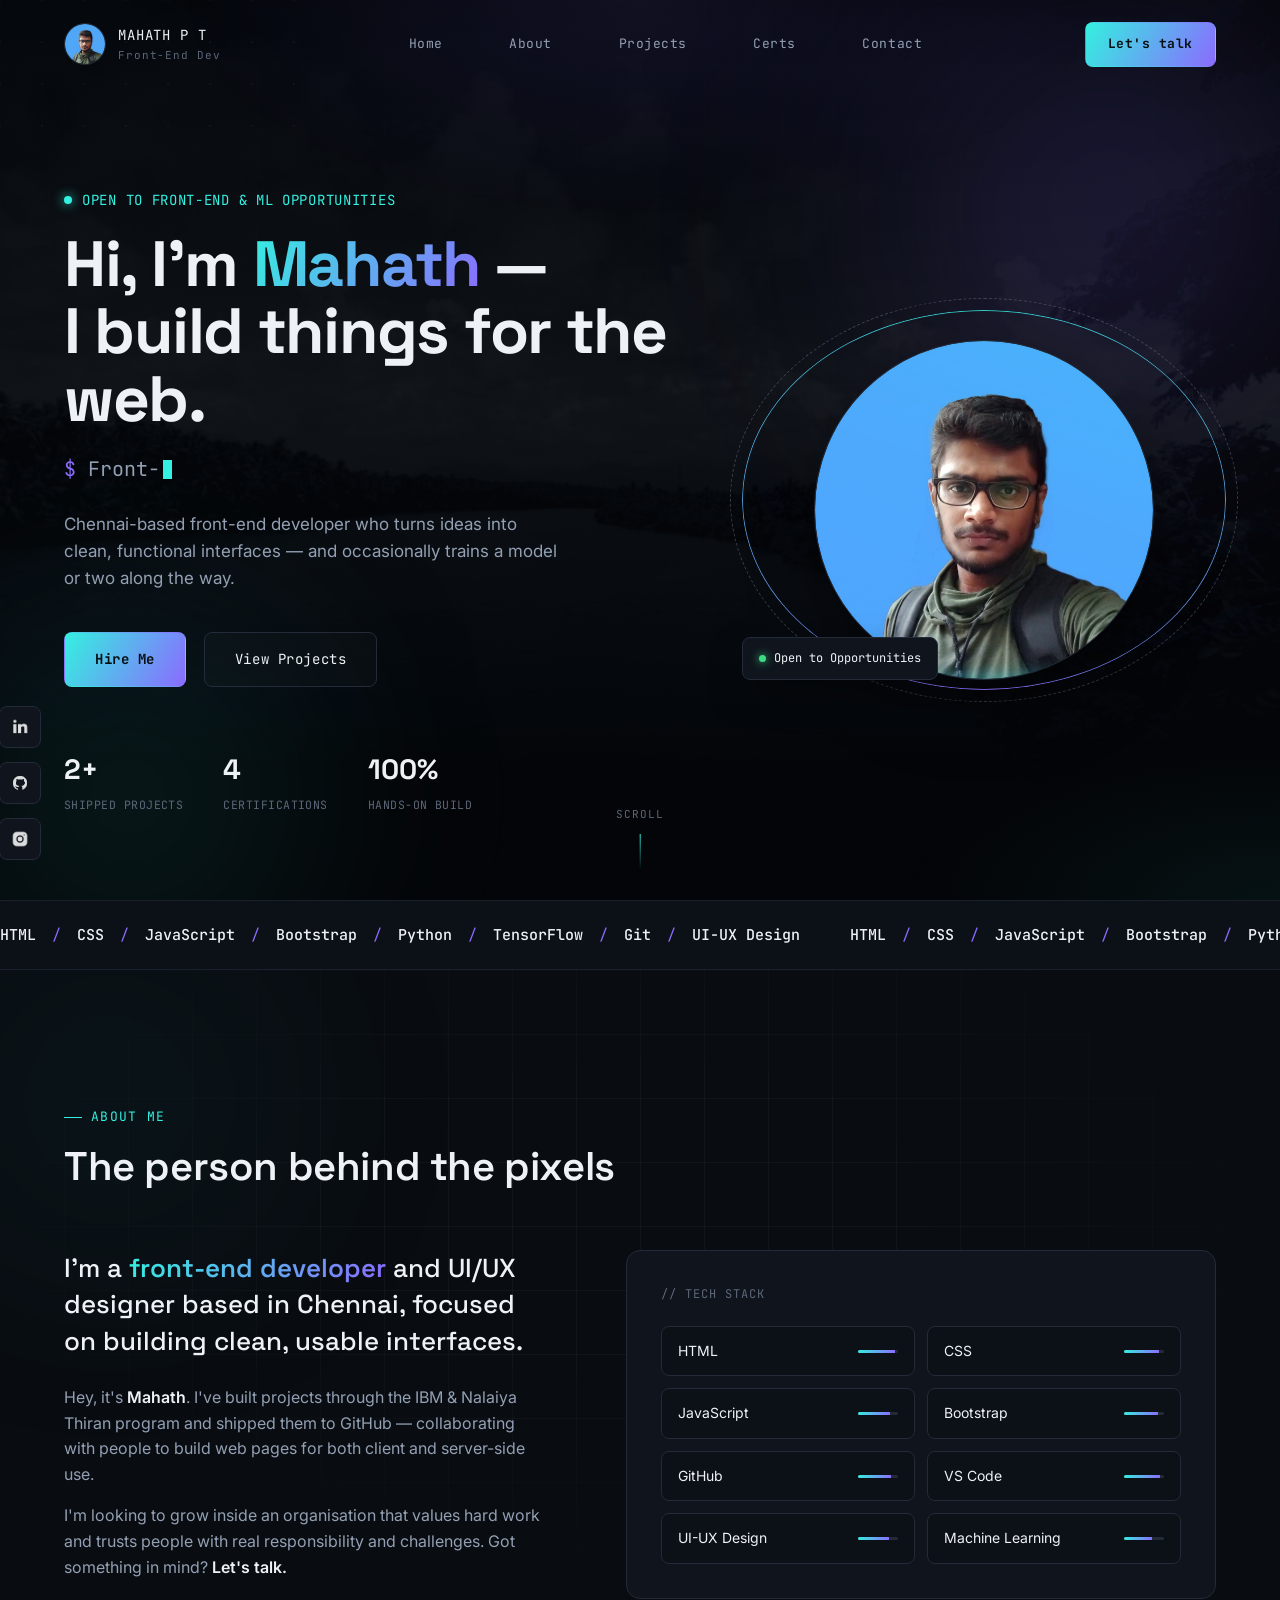
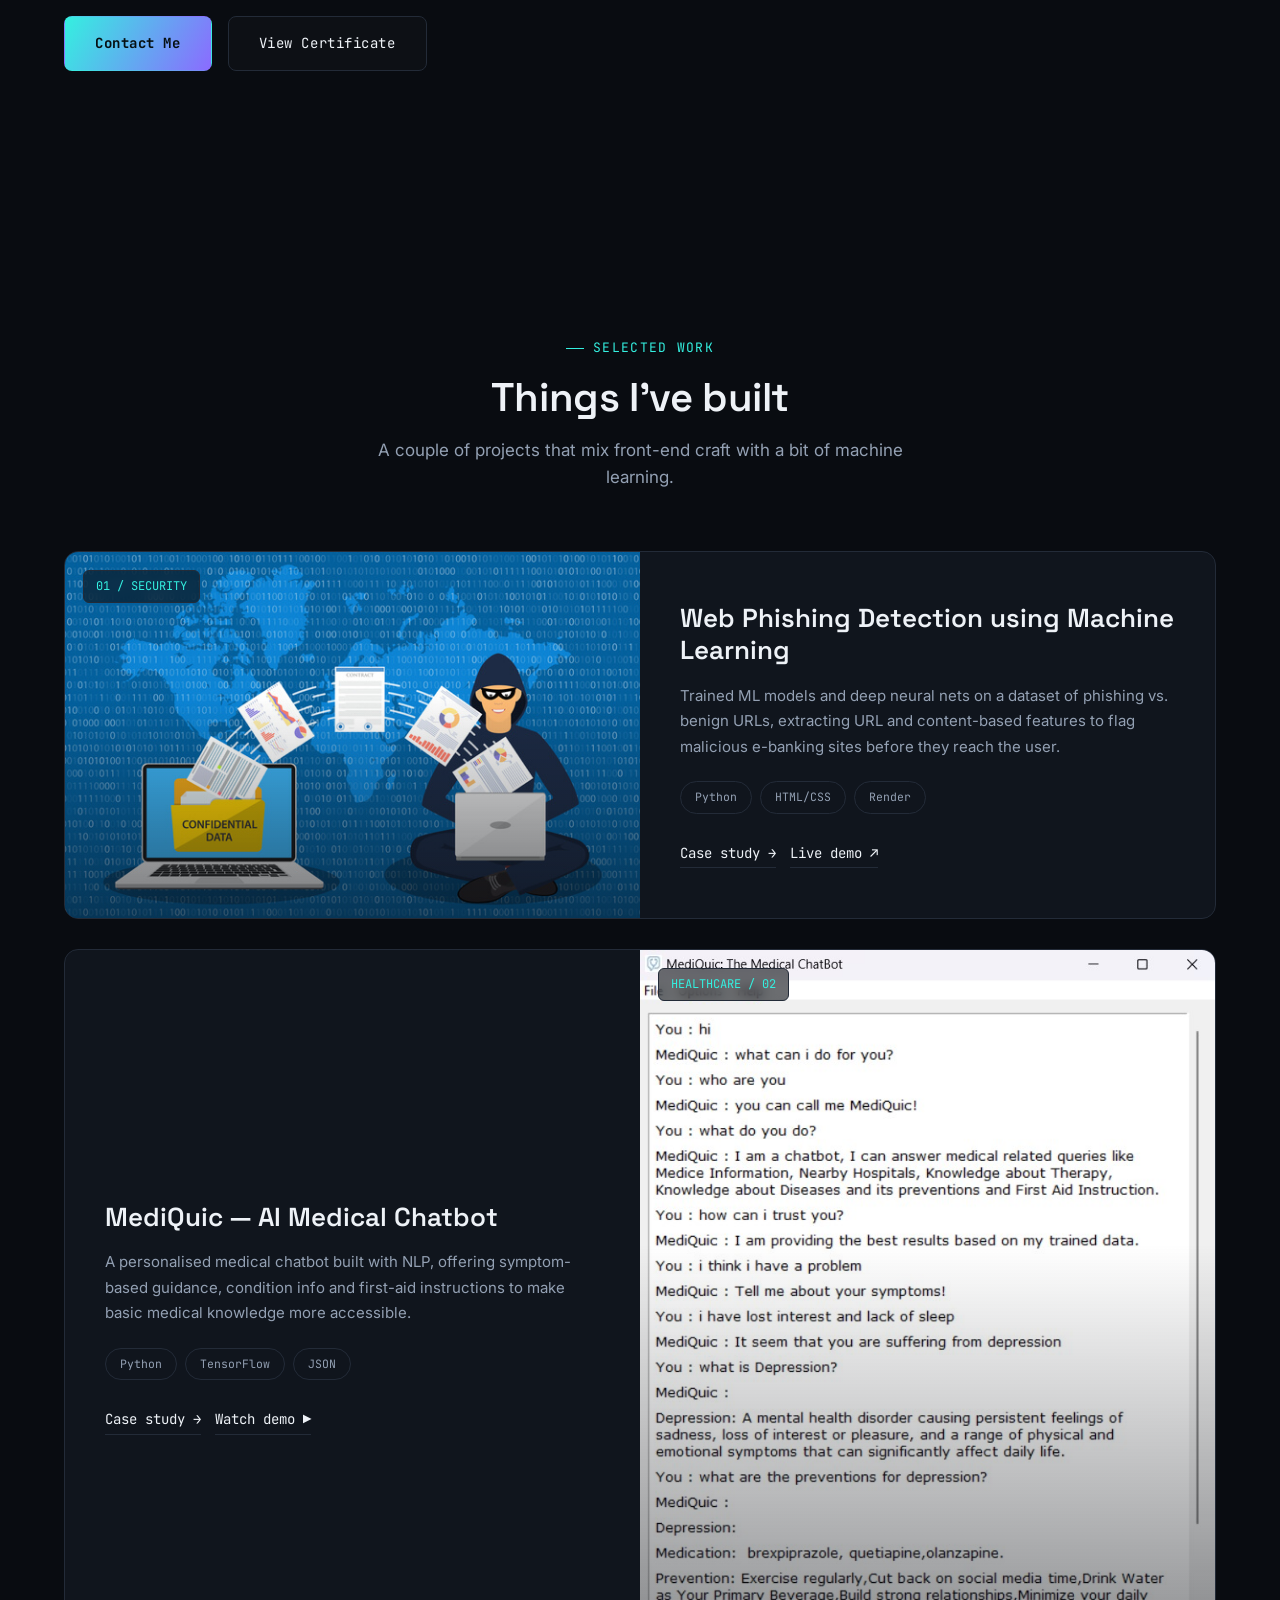
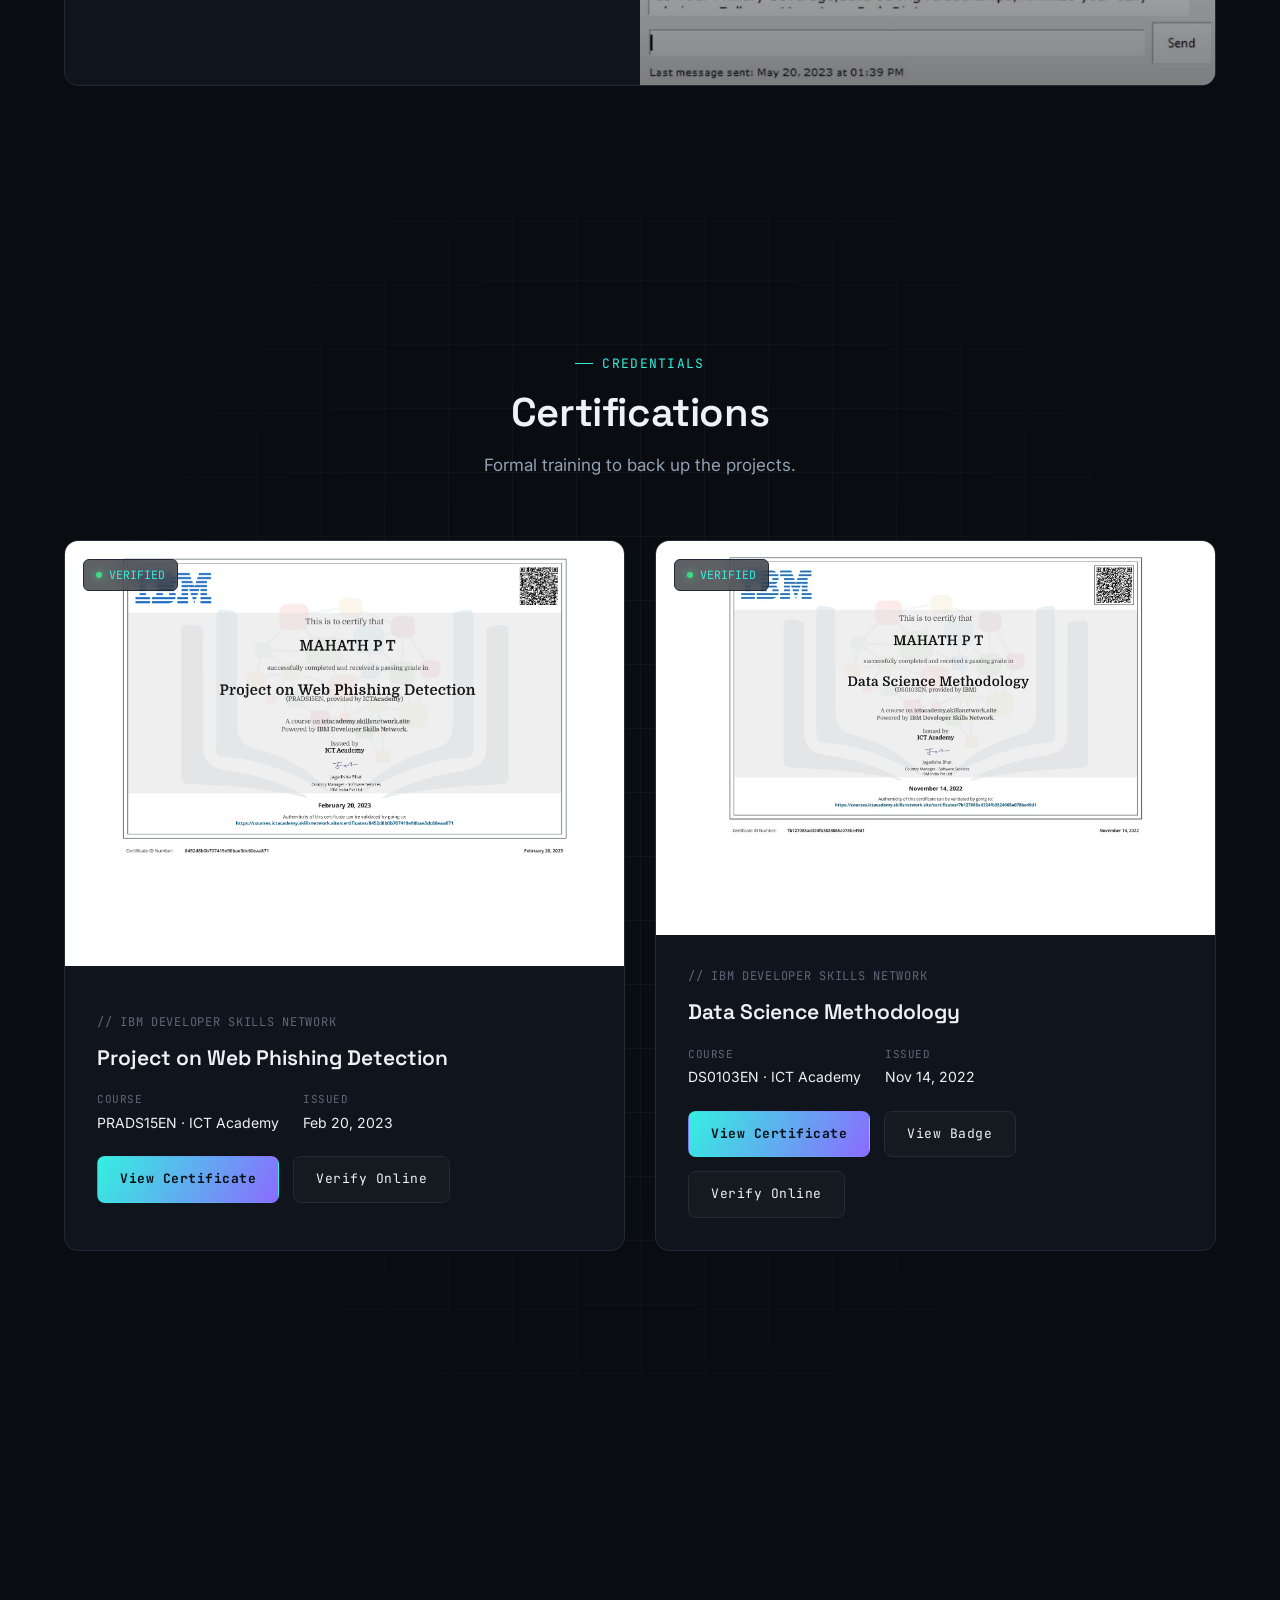
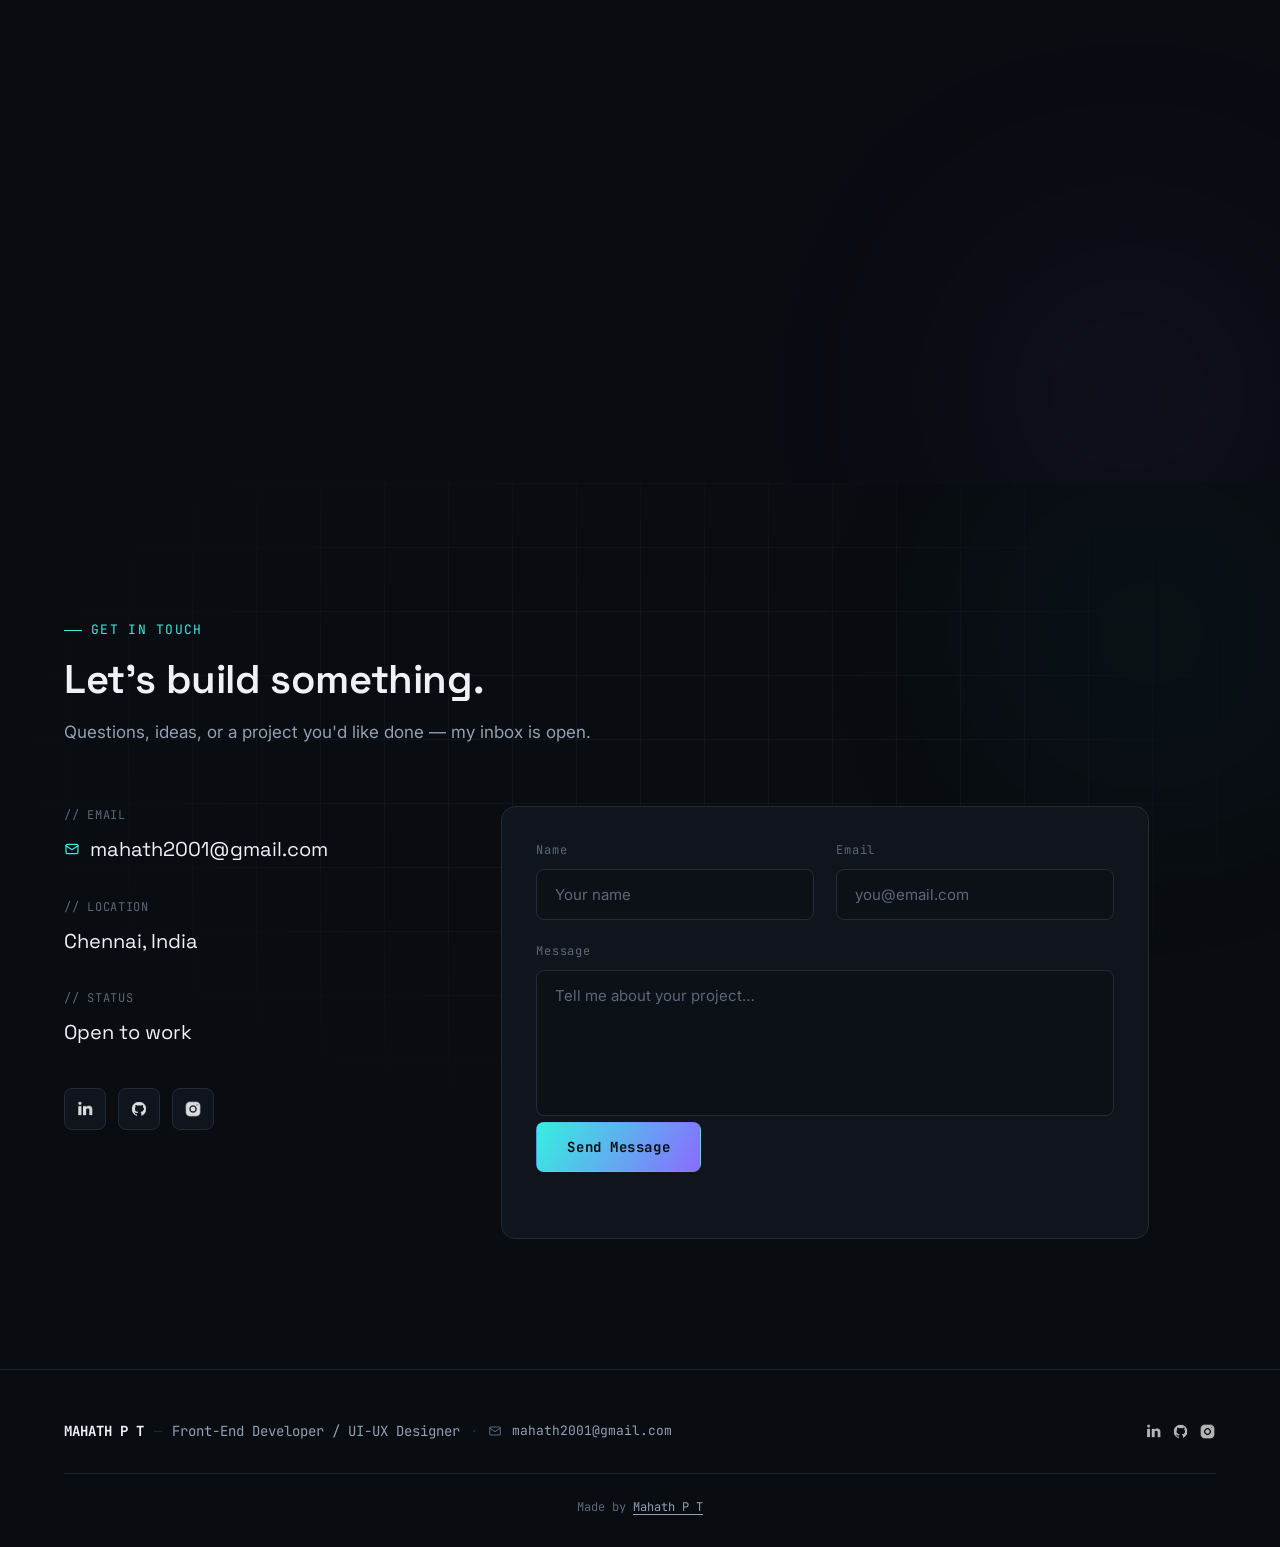
==== index.html @ 9715d836 "Add files via upload" ====
<!DOCTYPE html>
<html lang="en">
<head>
  <meta charset="UTF-8" />
  <meta name="viewport" content="width=device-width, initial-scale=1.0" />
  <meta http-equiv="X-UA-Compatible" content="ie=edge" />
  <title>Mahath P T — Front-End Developer &amp; UI/UX Designer</title>
  <meta name="description" content="Portfolio of Mahath P T — Front-end developer, UI/UX designer and ML enthusiast based in Chennai." />
  <link rel="shortcut icon" href="assets/img/dp_circle.png" type="image/x-icon" />

  <link rel="stylesheet" href="css/style.css" />
  <link rel="preconnect" href="https://fonts.googleapis.com" />
  <link rel="preconnect" href="https://fonts.gstatic.com" crossorigin />
  <link href="https://fonts.googleapis.com/css2?family=Space+Grotesk:wght@500;600;700&family=Inter:wght@400;500;600&family=JetBrains+Mono:wght@400;500&display=swap" rel="stylesheet" />
</head>
<body>
  <div id="preloader">
    <div class="preloader__mark"><span class="grad-text">MPT</span></div>
    <div class="preloader__line">$ <span class="preloader__line-text">booting interface</span><span class="cursor"></span></div>
    <div class="preloader__bar"><div class="preloader__bar-fill"></div></div>
  </div>
  <div id="scrollProgress"></div>
  <noscript><style>#preloader{display:none!important}.hero__kicker,.hero__title,.hero__role,.hero__desc,.hero__cta,.hero__stats,.hero__portrait-wrap{opacity:1!important;transform:none!important}</style></noscript>

  <!-- ============ HEADER ============ -->
  <header class="header">
    <div class="container header__content">
      <div class="logo" data-home>
        <div class="logo__mark"><img src="assets/img/dp_circle.png" alt="Mahath P T" /></div>
        <div class="logo__text">MAHATH P T <small>Front-End Dev</small></div>
      </div>
      <nav class="nav__links">
        <a href="#home" class="nav__link">Home</a>
        <a href="#about" class="nav__link">About</a>
        <a href="#projects" class="nav__link">Projects</a>
        <a href="#certifications" class="nav__link">Certs</a>
        <a href="#contact" class="nav__link">Contact</a>
      </nav>
      <div class="nav__cta">
        <a href="#contact" class="btn btn--solid btn--sm">Let's talk</a>
        <button class="ham" aria-label="Menu"><span class="ham__bar"></span></button>
      </div>
    </div>
  </header>

  <div class="mobile-menu">
    <a href="#home">Home</a>
    <a href="#about">About</a>
    <a href="#projects">Projects</a>
    <a href="#certifications">Certs</a>
    <a href="#contact">Contact</a>
  </div>

  <!-- ============ HERO ============ -->
  <section class="hero" id="home">
    <div class="hero__texture"></div>
    <canvas class="hero__grid-canvas"></canvas>
    <div class="hero__glow"></div>
    <div class="hero__glow hero__glow--cyan"></div>

    <div class="hero__socials">
      <a href="https://www.linkedin.com/in/mahath-p-t-b9b1a9236" target="_blank" rel="noreferrer" class="hero__social"><img src="assets/img/linkedin-ico.png" alt="LinkedIn" /></a>
      <a href="https://github.com/MAHATH2001" target="_blank" rel="noreferrer" class="hero__social"><img src="assets/img/github-ico.png" alt="GitHub" /></a>
      <a href="https://instagram.com/mahath.pt/" target="_blank" rel="noreferrer" class="hero__social"><img src="assets/img/insta-ico.png" alt="Instagram" /></a>
    </div>

    <div class="container">
      <div class="hero__inner">
        <div class="hero__text">
          <div class="hero__kicker"><span class="dot"></span>OPEN TO FRONT-END &amp; ML OPPORTUNITIES</div>
          <h1 class="hero__title">Hi, I'm <span class="grad-text">Mahath</span> —<br />I build things for the web.</h1>
          <div class="hero__role" data-typer='["Front-End Developer","UI/UX Designer","Web App Developer","ML Enthusiast"]'>
            <span class="prompt">$</span> <span class="typer-text"></span><span class="cursor"></span>
          </div>
          <p class="hero__desc">Chennai-based front-end developer who turns ideas into clean, functional interfaces — and occasionally trains a model or two along the way.</p>
          <div class="hero__cta">
            <a href="#contact" class="btn btn--solid">Hire Me</a>
            <a href="#projects" class="btn btn--ghost">View Projects</a>
          </div>
          <div class="hero__stats">
            <div>
              <div class="hero__stat-num">2+</div>
              <div class="hero__stat-label">SHIPPED PROJECTS</div>
            </div>
            <div>
              <div class="hero__stat-num">4</div>
              <div class="hero__stat-label">CERTIFICATIONS</div>
            </div>
            <div>
              <div class="hero__stat-num">100%</div>
              <div class="hero__stat-label">HANDS-ON BUILD</div>
            </div>
          </div>
        </div>

        <div class="hero__portrait-wrap">
          <div class="hero__portrait-ring"></div>
          <div class="hero__portrait">
            <img src="assets/img/dp_circle.png" alt="Mahath P T" />
            <div class="hero__scan"></div>
          </div>
          <div class="hero__portrait-frame"></div>
          <div class="hero__tag"><span class="dot"></span>Open to Opportunities</div>
        </div>
      </div>
    </div>

    <div class="scroll-cue"><span>SCROLL</span><span class="scroll-cue__line"></span></div>
  </section>

  <!-- ============ MARQUEE ============ -->
  <div class="marquee">
    <div class="marquee__track">
      <div class="marquee__item"><b>HTML</b><span class="sep">/</span><b>CSS</b><span class="sep">/</span><b>JavaScript</b><span class="sep">/</span><b>Bootstrap</b><span class="sep">/</span><b>Python</b><span class="sep">/</span><b>TensorFlow</b><span class="sep">/</span><b>Git</b><span class="sep">/</span><b>UI-UX Design</b></div>
      <div class="marquee__item"><b>HTML</b><span class="sep">/</span><b>CSS</b><span class="sep">/</span><b>JavaScript</b><span class="sep">/</span><b>Bootstrap</b><span class="sep">/</span><b>Python</b><span class="sep">/</span><b>TensorFlow</b><span class="sep">/</span><b>Git</b><span class="sep">/</span><b>UI-UX Design</b></div>
    </div>
  </div>

  <!-- ============ ABOUT ============ -->
  <section id="about" class="section about section--layered">
    <div class="container">
      <div class="section-head reveal">
        <div class="eyebrow">ABOUT ME</div>
        <h2 class="section-title">The person behind the pixels</h2>
      </div>

      <div class="about__grid">
        <div class="reveal">
          <p class="about__lead">I'm a <span class="grad-text">front-end developer</span> and UI/UX designer based in Chennai, focused on building clean, usable interfaces.</p>
          <p class="about__para">Hey, it's <strong>Mahath</strong>. I've built projects through the IBM &amp; Nalaiya Thiran program and shipped them to GitHub — collaborating with people to build web pages for both client and server-side use.</p>
          <p class="about__para">I'm looking to grow inside an organisation that values hard work and trusts people with real responsibility and challenges. Got something in mind? <strong>Let's talk.</strong></p>
          <div class="about__cta">
            <a href="#contact" class="btn btn--solid">Contact Me</a>
            <a href="assets/docs/IBM_Certificate.pdf" target="_blank" class="btn btn--ghost">View Certificate</a>
          </div>
        </div>

        <div class="panel reveal">
          <span class="panel__label">// TECH STACK</span>
          <div class="skill-grid">
            <div class="skill-chip">HTML<div class="skill-chip__bar" style="--lvl:92%"></div></div>
            <div class="skill-chip">CSS<div class="skill-chip__bar" style="--lvl:88%"></div></div>
            <div class="skill-chip">JavaScript<div class="skill-chip__bar" style="--lvl:80%"></div></div>
            <div class="skill-chip">Bootstrap<div class="skill-chip__bar" style="--lvl:85%"></div></div>
            <div class="skill-chip">GitHub<div class="skill-chip__bar" style="--lvl:82%"></div></div>
            <div class="skill-chip">VS Code<div class="skill-chip__bar" style="--lvl:90%"></div></div>
            <div class="skill-chip">UI-UX Design<div class="skill-chip__bar" style="--lvl:78%"></div></div>
            <div class="skill-chip">Machine Learning<div class="skill-chip__bar" style="--lvl:70%"></div></div>
          </div>
        </div>
      </div>
    </div>
  </section>

  <!-- ============ PROJECTS ============ -->
  <section id="projects" class="section projects">
    <div class="container">
      <div class="section-head section-head--center reveal">
        <div class="eyebrow" style="justify-content:center">SELECTED WORK</div>
        <h2 class="section-title">Things I've built</h2>
        <p class="section-desc">A couple of projects that mix front-end craft with a bit of machine learning.</p>
      </div>

      <div class="project-list">
        <article class="project-card reveal">
          <div class="project-card__media">
            <span class="project-card__idx">01 / SECURITY</span>
            <img src="assets/img/WEB_PHISHING.png" alt="Web Phishing Detection screenshot" loading="lazy" />
          </div>
          <div class="project-card__body">
            <h3 class="project-card__title">Web Phishing Detection using Machine Learning</h3>
            <p class="project-card__desc">Trained ML models and deep neural nets on a dataset of phishing vs. benign URLs, extracting URL and content-based features to flag malicious e-banking sites before they reach the user.</p>
            <div class="project-card__tags">
              <span class="tag">Python</span><span class="tag">HTML/CSS</span><span class="tag">Render</span>
            </div>
            <div class="project-card__links">
              <a href="project-1.html" class="link-arrow">Case study →</a>
              <a href="https://web-phishing-detection-2ryg.onrender.com" target="_blank" rel="noreferrer" class="link-arrow">Live demo ↗</a>
            </div>
          </div>
        </article>

        <article class="project-card reveal">
          <div class="project-card__media">
            <span class="project-card__idx">02 / HEALTHCARE</span>
            <img src="assets/img/MediQuic.png" alt="MediQuic chatbot screenshot" loading="lazy" />
          </div>
          <div class="project-card__body">
            <h3 class="project-card__title">MediQuic — AI Medical Chatbot</h3>
            <p class="project-card__desc">A personalised medical chatbot built with NLP, offering symptom-based guidance, condition info and first-aid instructions to make basic medical knowledge more accessible.</p>
            <div class="project-card__tags">
              <span class="tag">Python</span><span class="tag">TensorFlow</span><span class="tag">JSON</span>
            </div>
            <div class="project-card__links">
              <a href="project-2.html" class="link-arrow">Case study →</a>
              <a href="#" data-video="assets/demo/AI_Chatbot.mp4" class="link-arrow">Watch demo ▶</a>
            </div>
          </div>
        </article>
      </div>
    </div>
  </section>

  <!-- ============ CERTIFICATIONS ============ -->
  <section id="certifications" class="section certifications section--layered">
    <div class="container">
      <div class="section-head section-head--center reveal">
        <div class="eyebrow" style="justify-content:center">CREDENTIALS</div>
        <h2 class="section-title">Certifications</h2>
        <p class="section-desc">Formal training to back up the projects.</p>
      </div>

      <div class="cert-grid">
        <div class="cert-card reveal">
          <div class="cert-card__thumb">
            <span class="cert-card__badge"><span class="dot"></span>VERIFIED</span>
            <img src="assets/img/ibm-cert-thumb.png" alt="IBM certificate — Project on Web Phishing Detection" loading="lazy" />
          </div>
          <div class="cert-card__body">
            <div class="cert-card__issuer">// IBM DEVELOPER SKILLS NETWORK</div>
            <h3 class="cert-card__title">Project on Web Phishing Detection</h3>
            <div class="cert-card__meta">
              <div class="cert-card__meta-item">
                <div class="cert-card__meta-label">COURSE</div>
                <div class="cert-card__meta-value">PRADS15EN · ICT Academy</div>
              </div>
              <div class="cert-card__meta-item">
                <div class="cert-card__meta-label">ISSUED</div>
                <div class="cert-card__meta-value">Feb 20, 2023</div>
              </div>
            </div>
            <div class="cert-card__links">
              <a href="assets/docs/IBM_Certificate.pdf" target="_blank" class="btn btn--solid btn--sm">View Certificate</a>
              <a href="https://courses.ictacademy.skillsnetwork.site/certificates/8452d8b0b707419e90bae3dc60eaa871" target="_blank" rel="noreferrer" class="btn btn--ghost btn--sm">Verify Online</a>
            </div>
          </div>
        </div>

        <div class="cert-card reveal">
          <div class="cert-card__thumb">
            <span class="cert-card__badge"><span class="dot"></span>VERIFIED</span>
            <img src="assets/img/IBM_DataScienceMethodology_Certificate.jpg" alt="IBM certificate — Data Science Methodology" loading="lazy" />
          </div>
          <div class="cert-card__body">
            <div class="cert-card__issuer">// IBM DEVELOPER SKILLS NETWORK</div>
            <h3 class="cert-card__title">Data Science Methodology</h3>
            <div class="cert-card__meta">
              <div class="cert-card__meta-item">
                <div class="cert-card__meta-label">COURSE</div>
                <div class="cert-card__meta-value">DS0103EN · ICT Academy</div>
              </div>
              <div class="cert-card__meta-item">
                <div class="cert-card__meta-label">ISSUED</div>
                <div class="cert-card__meta-value">Nov 14, 2022</div>
              </div>
            </div>
            <div class="cert-card__links">
              <a href="assets/docs/IBM_DataScienceMethodology_Certificate.pdf" target="_blank" class="btn btn--solid btn--sm">View Certificate</a>
              <a href="assets/docs/IBM_DataScience_Badge.pdf" target="_blank" class="btn btn--ghost btn--sm">View Badge</a>
              <a href="https://www.credly.com/go/ffY5mgRT" target="_blank" rel="noreferrer" class="btn btn--ghost btn--sm">Verify Online</a>
            </div>
          </div>
        </div>

        <div class="cert-card reveal">
          <div class="cert-card__thumb">
            <span class="cert-card__badge"><span class="dot"></span>VERIFIED</span>
            <img src="assets/img/GreatLearning_MySQL_Certificate.jpg" alt="Great Learning certificate — My SQL Basics" loading="lazy" />
          </div>
          <div class="cert-card__body">
            <div class="cert-card__issuer">// GREAT LEARNING ACADEMY</div>
            <h3 class="cert-card__title">My SQL Basics</h3>
            <div class="cert-card__meta">
              <div class="cert-card__meta-item">
                <div class="cert-card__meta-label">TYPE</div>
                <div class="cert-card__meta-value">Free Online Course</div>
              </div>
              <div class="cert-card__meta-item">
                <div class="cert-card__meta-label">ISSUED</div>
                <div class="cert-card__meta-value">May 2022</div>
              </div>
            </div>
            <div class="cert-card__links">
              <a href="assets/docs/GreatLearning_MySQL_Certificate.pdf" target="_blank" class="btn btn--solid btn--sm">View Certificate</a>
              <a href="https://verify.mygreatlearning.com/OVZYQKRE" target="_blank" rel="noreferrer" class="btn btn--ghost btn--sm">Verify Online</a>
            </div>
          </div>
        </div>

        <div class="cert-card reveal">
          <div class="cert-card__thumb">
            <span class="cert-card__badge"><span class="dot"></span>VERIFIED</span>
            <img src="assets/img/Udemy_HTML5_Certificate.jpg" alt="Udemy certificate — The HTML5 Course: Basic to Advanced" loading="lazy" />
          </div>
          <div class="cert-card__body">
            <div class="cert-card__issuer">// UDEMY</div>
            <h3 class="cert-card__title">The HTML5 Course: Basic to Advanced</h3>
            <div class="cert-card__meta">
              <div class="cert-card__meta-item">
                <div class="cert-card__meta-label">INSTRUCTOR</div>
                <div class="cert-card__meta-value">Creative Online School</div>
              </div>
              <div class="cert-card__meta-item">
                <div class="cert-card__meta-label">ISSUED</div>
                <div class="cert-card__meta-value">Aug 27, 2025</div>
              </div>
            </div>
            <div class="cert-card__links">
              <a href="assets/docs/Udemy_HTML5_Certificate.pdf" target="_blank" class="btn btn--solid btn--sm">View Certificate</a>
              <a href="https://ude.my/UC-68b1584d-6ff9-465b-adfe-0890169994d5" target="_blank" rel="noreferrer" class="btn btn--ghost btn--sm">Verify Online</a>
            </div>
          </div>
        </div>
      </div>
    </div>
  </section>

  <!-- ============ CONTACT ============ -->
  <section id="contact" class="section contact section--layered">
    <div class="container">
      <div class="section-head reveal">
        <div class="eyebrow">GET IN TOUCH</div>
        <h2 class="section-title">Let's build something.</h2>
        <p class="section-desc">Questions, ideas, or a project you'd like done — my inbox is open.</p>
      </div>

      <div class="contact__grid">
        <div class="reveal">
          <div class="contact__info-item">
            <div class="contact__info-label">// EMAIL</div>
            <div class="contact__info-value">
              <a href="mailto:mahath2001@gmail.com" class="mail-link">
                <span class="icon"><svg viewBox="0 0 24 24"><rect x="3" y="5" width="18" height="14" rx="2"></rect><path d="M3 7l9 6 9-6"></path></svg></span>
                mahath2001@gmail.com
              </a>
            </div>
          </div>
          <div class="contact__info-item">
            <div class="contact__info-label">// LOCATION</div>
            <div class="contact__info-value">Chennai, India</div>
          </div>
          <div class="contact__info-item">
            <div class="contact__info-label">// STATUS</div>
            <div class="contact__info-value">Open to work</div>
          </div>
          <div class="contact__socials">
            <a href="https://www.linkedin.com/in/mahath-p-t-b9b1a9236" target="_blank" rel="noreferrer" class="hero__social"><img src="assets/img/linkedin-ico.png" alt="LinkedIn" style="width:1.8rem;opacity:.85" /></a>
            <a href="https://github.com/MAHATH2001" target="_blank" rel="noreferrer" class="hero__social"><img src="assets/img/github-ico.png" alt="GitHub" style="width:1.8rem;opacity:.85" /></a>
            <a href="https://instagram.com/mahath.pt/" target="_blank" rel="noreferrer" class="hero__social"><img src="assets/img/insta-ico.png" alt="Instagram" style="width:1.8rem;opacity:.85" /></a>
          </div>
        </div>

        <form class="contact__form panel reveal" id="contactForm">
          <input type="hidden" name="access_key" value="1fa68bb3-ba88-42b3-aff7-f8dfa04a5d09" />
          <input type="hidden" name="subject" value="New portfolio inquiry — someone wants to hire you!" />
          <input type="checkbox" name="botcheck" class="hp-field" tabindex="-1" autocomplete="off" />
          <div class="form-grid">
            <div class="field">
              <label for="name">Name</label>
              <input required placeholder="Your name" type="text" name="name" id="name" />
            </div>
            <div class="field">
              <label for="email">Email</label>
              <input required placeholder="you@email.com" type="email" name="email" id="email" />
            </div>
            <div class="field field--full">
              <label for="message">Message</label>
              <textarea required rows="6" placeholder="Tell me about your project…" name="message" id="message"></textarea>
            </div>
          </div>
          <button type="submit" class="btn btn--solid" id="contactSubmitBtn">Send Message</button>
          <p class="form-status" id="contactFormStatus"></p>
        </form>
      </div>
    </div>
  </section>


  <!-- ============ FOOTER ============ -->
  <footer class="footer">
    <div class="container">
      <div class="footer__row">
        <div class="footer__brand">
          <b>MAHATH P T</b> <span class="footer__brand-sep">—</span> Front-End Developer / UI-UX Designer
          <span class="footer__brand-sep">·</span>
          <a href="mailto:mahath2001@gmail.com" class="mail-link">
            <span class="icon"><svg viewBox="0 0 24 24"><rect x="3" y="5" width="18" height="14" rx="2"></rect><path d="M3 7l9 6 9-6"></path></svg></span>
            mahath2001@gmail.com
          </a>
        </div>
        <div class="footer__socials">
          <a href="https://www.linkedin.com/in/mahath-p-t-b9b1a9236" target="_blank" rel="noreferrer"><img src="assets/img/linkedin-ico.png" alt="LinkedIn" /></a>
          <a href="https://github.com/MAHATH2001" target="_blank" rel="noreferrer"><img src="assets/img/github-ico.png" alt="GitHub" /></a>
          <a href="https://instagram.com/mahath.pt/" target="_blank" rel="noreferrer"><img src="assets/img/insta-ico.png" alt="Instagram" /></a>
        </div>
      </div>
      <div class="footer__bottom">
        Made by <a href="https://www.linkedin.com/in/mahath-p-t-b9b1a9236" target="_blank" rel="noreferrer">Mahath P T</a>
      </div>
    </div>
  </footer>

  <!-- video modal -->
  <div class="video-modal">
    <div class="video-modal__box">
      <button class="video-modal__close" aria-label="Close">×</button>
      <video controls>
        <source src="" type="video/mp4" />
      </video>
    </div>
  </div>

  <script src="js/script.js"></script>
</body>
</html>
---- css/style.css ----
/* =========================================================
   MAHATH P T — Portfolio
   Design: dark / techy — "signal in the noise"
   Display: Space Grotesk | Body: Inter | Mono: JetBrains Mono
   ========================================================= */

:root {
  --bg: #090c11;
  --bg-soft: #0c1017;
  --surface: #10151d;
  --surface-2: #151b25;
  --border: #232b38;
  --border-soft: #1a212c;

  --text: #eef2f7;
  --text-dim: #93a0b3;
  --text-faint: #5c6779;

  --cyan: #34f0e0;
  --violet: #8b6bff;
  --coral: #ff5d73;

  --grad: linear-gradient(120deg, var(--cyan), var(--violet));
  --grad-soft: linear-gradient(120deg, rgba(52,240,224,.14), rgba(139,107,255,.14));

  --mono: "JetBrains Mono", ui-monospace, monospace;
  --display: "Space Grotesk", "Inter", sans-serif;
  --body: "Inter", sans-serif;

  --radius: 14px;
  --radius-sm: 8px;
  --ease: cubic-bezier(.22,1,.36,1);
}

* , *::before, *::after { margin: 0; padding: 0; box-sizing: border-box; }

html { font-size: 62.5%; scroll-behavior: smooth; overflow-x: hidden; }
@media (max-width: 900px) { html { font-size: 59%; } }
@media (max-width: 600px) { html { font-size: 56%; } }

body {
  background: var(--bg);
  color: var(--text);
  font-family: var(--body);
  font-size: 1.6rem;
  line-height: 1.6;
  position: relative;
}

/* faint grain / vignette so the black isn't dead flat */
body::before {
  content: "";
  position: fixed;
  inset: 0;
  pointer-events: none;
  z-index: 1;
  background:
    radial-gradient(ellipse 60% 40% at 50% 0%, rgba(139,107,255,.10), transparent 60%),
    radial-gradient(ellipse 50% 30% at 100% 100%, rgba(52,240,224,.06), transparent 60%);
}

/* fine film-grain layer, sits above everything, never blocks clicks */
body::after {
  content: "";
  position: fixed;
  inset: 0;
  pointer-events: none;
  z-index: 999;
  opacity: .05;
  mix-blend-mode: overlay;
  background-image: url("data:image/svg+xml;utf8,<svg xmlns='http://www.w3.org/2000/svg' width='140' height='140'><filter id='n'><feTurbulence type='fractalNoise' baseFrequency='0.9' numOctaves='2' stitchTiles='stitch'/></filter><rect width='100%25' height='100%25' filter='url(%23n)'/></svg>");
}

/* faint blueprint grid + grain layered across the whole page for depth */
body::after {
  content: "";
  position: fixed;
  inset: 0;
  pointer-events: none;
  z-index: 1;
  opacity: .5;
  background-image:
    linear-gradient(rgba(255,255,255,.025) 1px, transparent 1px),
    linear-gradient(90deg, rgba(255,255,255,.025) 1px, transparent 1px);
  background-size: 64px 64px;
  mask-image: radial-gradient(ellipse 90% 70% at 50% 0%, #000 40%, transparent 85%);
  -webkit-mask-image: radial-gradient(ellipse 90% 70% at 50% 0%, #000 40%, transparent 85%);
}

/* reusable layered glow, dropped into any section via .layer-glow */
.layer-glow { position: absolute; inset: 0; overflow: hidden; z-index: 0; pointer-events: none; }
.layer-glow span {
  position: absolute;
  border-radius: 50%;
  filter: blur(110px);
}
.layer-glow .g1 { width: 46rem; height: 46rem; top: -18rem; left: -12rem; background: radial-gradient(circle, rgba(52,240,224,.16), transparent 65%); }
.layer-glow .g2 { width: 40rem; height: 40rem; bottom: -16rem; right: -10rem; background: radial-gradient(circle, rgba(139,107,255,.18), transparent 65%); }

a { text-decoration: none; color: inherit; }
ul { list-style: none; }
img { max-width: 100%; display: block; }
button { font-family: inherit; border: none; background: none; cursor: pointer; color: inherit; }
input, textarea { font-family: inherit; }
input:focus, textarea:focus, button:focus, a:focus { outline: 2px solid var(--cyan); outline-offset: 3px; }
textarea { resize: none; }

::selection { background: var(--violet); color: #fff; }

/* scrollbar */
::-webkit-scrollbar { width: 10px; }
::-webkit-scrollbar-track { background: var(--bg); }
::-webkit-scrollbar-thumb { background: var(--border); border-radius: 10px; }
::-webkit-scrollbar-thumb:hover { background: var(--violet); }

@media (prefers-reduced-motion: reduce) {
  *, *::before, *::after { animation-duration: .001ms !important; animation-iteration-count: 1 !important; transition-duration: .001ms !important; scroll-behavior: auto !important; }
}

.container { max-width: 124rem; margin: 0 auto; width: 90%; position: relative; z-index: 2; }
.section { padding: 13rem 0; position: relative; z-index: 2; }
@media (max-width: 900px) { .section { padding: 9rem 0; } }

/* layered ambient backdrop used behind About / Certifications / Contact —
   circuit-line grid + soft glow blobs, all pure CSS so it never fights the content */
.section--layered { overflow: hidden; }
.section--layered::before {
  content: "";
  position: absolute; inset: 0;
  z-index: 0;
  background-image:
    linear-gradient(rgba(255,255,255,.035) 1px, transparent 1px),
    linear-gradient(90deg, rgba(255,255,255,.035) 1px, transparent 1px);
  background-size: 64px 64px;
  -webkit-mask-image: radial-gradient(ellipse 70% 60% at 50% 30%, #000 30%, transparent 75%);
  mask-image: radial-gradient(ellipse 70% 60% at 50% 30%, #000 30%, transparent 75%);
}
.section--layered::after {
  content: "";
  position: absolute; z-index: 0;
  width: 50rem; height: 50rem; border-radius: 50%;
  filter: blur(130px);
  opacity: .5;
}
.section--layered .container { z-index: 2; }

.about.section--layered::after { background: radial-gradient(circle, rgba(52,240,224,.18), transparent 65%); top: -12rem; left: -14rem; }
.certifications.section--layered::after { background: radial-gradient(circle, rgba(139,107,255,.22), transparent 65%); bottom: -16rem; right: -10rem; }
.contact.section--layered::after { background: radial-gradient(circle, rgba(52,240,224,.14), transparent 65%); top: -10rem; right: -12rem; }

/* ---------- eyebrow / section heading ---------- */
.eyebrow {
  display: inline-flex;
  align-items: center;
  gap: .9rem;
  font-family: var(--mono);
  font-size: 1.3rem;
  letter-spacing: .1em;
  color: var(--cyan);
  margin-bottom: 1.6rem;
}
.eyebrow::before {
  content: "";
  width: 1.8rem;
  height: 1px;
  background: var(--cyan);
  display: inline-block;
}

.section-head { max-width: 62rem; margin-bottom: 6rem; }
.section-head--center { margin-left: auto; margin-right: auto; text-align: center; }
.section-title {
  font-family: var(--display);
  font-weight: 600;
  font-size: 4rem;
  letter-spacing: -.01em;
  line-height: 1.15;
}
.section-desc { margin-top: 1.6rem; color: var(--text-dim); font-size: 1.7rem; max-width: 56rem; }
.section-head--center .section-desc { margin-left: auto; margin-right: auto; }

.grad-text {
  background: var(--grad);
  -webkit-background-clip: text;
  background-clip: text;
  color: transparent;
}

/* ---------- buttons ---------- */
.btn {
  display: inline-flex;
  align-items: center;
  gap: 1rem;
  font-family: var(--mono);
  font-size: 1.4rem;
  letter-spacing: .04em;
  padding: 1.5rem 3rem;
  border-radius: var(--radius-sm);
  transition: transform .35s var(--ease), box-shadow .35s var(--ease), border-color .35s var(--ease), color .35s var(--ease);
  border: 1px solid transparent;
  white-space: nowrap;
}
.btn--solid {
  background: var(--grad);
  color: #061012;
  font-weight: 700;
  box-shadow: 0 0 0 0 rgba(52,240,224,0);
}
.btn--solid:hover { transform: translateY(-3px); box-shadow: 0 10px 30px -8px rgba(52,240,224,.45); }
.btn--ghost {
  color: var(--text);
  border-color: var(--border);
  background: rgba(255,255,255,.02);
}
.btn--ghost:hover { border-color: var(--cyan); color: var(--cyan); transform: translateY(-3px); }
.btn--sm { padding: 1.1rem 2.2rem; font-size: 1.3rem; }

/* =========================================================
   HEADER
   ========================================================= */
.header {
  position: fixed;
  top: 0; left: 0;
  width: 100%;
  z-index: 1000;
  padding: 2.2rem 0;
  transition: background .4s var(--ease), padding .4s var(--ease), border-color .4s var(--ease), backdrop-filter .4s var(--ease);
  border-bottom: 1px solid transparent;
}
.header--scrolled {
  padding: 1.4rem 0;
  background: rgba(9,12,17,.78);
  backdrop-filter: blur(14px);
  -webkit-backdrop-filter: blur(14px);
  border-color: var(--border-soft);
}
.header__content { display: flex; align-items: center; justify-content: space-between; }

.logo { display: flex; align-items: center; gap: 1.2rem; cursor: pointer; }
.logo__mark {
  width: 4.2rem; height: 4.2rem;
  border-radius: 50%;
  border: 1px solid var(--border);
  background: var(--surface);
  display: flex; align-items: center; justify-content: center;
  font-family: var(--display);
  font-weight: 700;
  font-size: 1.6rem;
  position: relative;
  overflow: hidden;
}
.logo__mark span { background: var(--grad); -webkit-background-clip: text; background-clip: text; color: transparent; }
.logo__mark img { width: 100%; height: 100%; object-fit: contain; }
.logo__text { font-family: var(--mono); font-size: 1.4rem; letter-spacing: .06em; color: var(--text); }
.logo__text small { display: block; font-size: 1.1rem; color: var(--text-faint); letter-spacing: .08em; }

.nav__links { display: flex; gap: .5rem; }
@media (max-width: 780px) { .nav__links { display: none; } }
.nav__link {
  position: relative;
  padding: 1rem 1.8rem;
  font-family: var(--mono);
  font-size: 1.3rem;
  letter-spacing: .04em;
  color: var(--text-dim);
  transition: color .3s;
}
.nav__link::before { content: "// "; color: var(--cyan); opacity: 0; transition: opacity .25s; }
.nav__link:hover { color: var(--text); }
.nav__link:hover::before { opacity: 1; }

.nav__cta { display: flex; align-items: center; gap: 1.6rem; }
@media (max-width: 780px) { .nav__cta .btn { display: none; } }

.ham {
  display: none;
  width: 4rem; height: 4rem;
  border: 1px solid var(--border);
  border-radius: var(--radius-sm);
  background: var(--surface);
  position: relative;
  z-index: 1200;
}
@media (max-width: 780px) { .ham { display: flex; align-items: center; justify-content: center; } }
.ham__bar, .ham__bar::before, .ham__bar::after {
  width: 1.8rem; height: 2px; background: var(--text); display: block; position: relative;
  transition: transform .3s, opacity .3s, background .3s;
}
.ham__bar::before, .ham__bar::after { content: ""; position: absolute; left: 0; }
.ham__bar::before { top: -6px; }
.ham__bar::after { top: 6px; }
.ham--active .ham__bar { background: transparent; }
.ham--active .ham__bar::before { transform: rotate(45deg); top: 0; background: var(--cyan); }
.ham--active .ham__bar::after { transform: rotate(-45deg); top: 0; background: var(--cyan); }

.mobile-menu {
  position: fixed; inset: 0;
  background: rgba(9,12,17,.98);
  backdrop-filter: blur(10px);
  z-index: 1100;
  display: flex; flex-direction: column; align-items: center; justify-content: center; gap: 1rem;
  opacity: 0; visibility: hidden; transform: translateY(-1rem);
  transition: opacity .35s var(--ease), visibility .35s, transform .35s var(--ease);
}
.mobile-menu--active { opacity: 1; visibility: visible; transform: translateY(0); }
.mobile-menu a {
  font-family: var(--display); font-size: 3rem; color: var(--text);
  padding: 1.2rem 0;
}
.mobile-menu a:hover { color: var(--cyan); }

/* =========================================================
   HERO
   ========================================================= */
.hero {
  position: relative;
  min-height: 100vh;
  display: flex;
  align-items: center;
  padding-top: 10rem;
  overflow: hidden;
}
/* deepest layer: a desaturated, heavily blended landscape frame — reads as
   atmosphere/depth, not a photo, so it never competes with the foreground */
.hero__texture {
  position: absolute; inset: 0; z-index: 0;
  background-image:
    linear-gradient(180deg, rgba(9,12,17,.94), rgba(9,12,17,.75) 45%, var(--bg) 92%),
    url("../assets/img/bg-texture.jpg");
  background-size: cover;
  background-position: center 35%;
  filter: grayscale(1) contrast(1.15) brightness(.55);
  opacity: .55;
  mix-blend-mode: luminosity;
}
.hero__texture::after {
  content: "";
  position: absolute; inset: 0;
  background: linear-gradient(160deg, rgba(52,240,224,.10), transparent 40%, rgba(139,107,255,.16));
  mix-blend-mode: overlay;
}
.hero__grid-canvas { position: absolute; inset: 0; z-index: 0; opacity: .55; }
.hero__glow {
  position: absolute;
  width: 60rem; height: 60rem;
  border-radius: 50%;
  filter: blur(120px);
  z-index: 0;
  background: radial-gradient(circle, rgba(139,107,255,.28), transparent 65%);
  top: -10%; right: -10%;
}
.hero__glow--cyan {
  width: 46rem; height: 46rem;
  background: radial-gradient(circle, rgba(52,240,224,.20), transparent 65%);
  top: auto; right: auto; bottom: -14%; left: -8%;
}

.hero__inner {
  position: relative; z-index: 2;
  display: grid;
  grid-template-columns: 1.15fr .85fr;
  gap: 6rem;
  align-items: center;
  width: 100%;
}
@media (max-width: 900px) {
  .hero__inner { grid-template-columns: 1fr; text-align: center; }
}

.hero__kicker {
  font-family: var(--mono);
  font-size: 1.4rem;
  color: var(--cyan);
  letter-spacing: .05em;
  margin-bottom: 2rem;
  display: inline-flex;
  align-items: center;
  gap: 1rem;
}
.hero__kicker .dot { width: 8px; height: 8px; border-radius: 50%; background: var(--cyan); box-shadow: 0 0 12px var(--cyan); animation: pulse 1.8s infinite; }

.hero__title {
  font-family: var(--display);
  font-weight: 700;
  font-size: 6.4rem;
  line-height: 1.05;
  letter-spacing: -.02em;
}
@media (max-width: 600px) { .hero__title { font-size: 4.2rem; } }

.hero__role {
  font-family: var(--mono);
  font-size: 2rem;
  color: var(--text-dim);
  margin-top: 2rem;
  min-height: 2.6rem;
}
.hero__role .prompt { color: var(--violet); }
.hero__role .cursor { display: inline-block; width: 9px; height: 1.9rem; background: var(--cyan); margin-left: 3px; vertical-align: -3px; animation: blink 1s step-end infinite; }

.hero__desc { margin-top: 2.6rem; color: var(--text-dim); max-width: 50rem; font-size: 1.7rem; }
@media (max-width: 900px) { .hero__desc { margin-left: auto; margin-right: auto; } }

.hero__cta { margin-top: 4rem; display: flex; gap: 1.8rem; flex-wrap: wrap; }
@media (max-width: 900px) { .hero__cta { justify-content: center; } }

.hero__stats { display: flex; gap: 4rem; margin-top: 6rem; }
@media (max-width: 900px) { .hero__stats { justify-content: center; } }
@media (max-width: 480px) { .hero__stats { gap: 2.6rem; } }
.hero__stat-num { font-family: var(--display); font-size: 2.8rem; font-weight: 700; }
.hero__stat-label { font-family: var(--mono); font-size: 1.15rem; color: var(--text-faint); letter-spacing: .04em; margin-top: .4rem; }

/* portrait */
.hero__portrait-wrap { position: relative; display: flex; justify-content: center; }
.hero__portrait-wrap { padding-top: 2rem; }
.hero__portrait {
  position: relative;
  width: 34rem; max-width: 80%;
  aspect-ratio: 1/1;
  border-radius: 50%;
  overflow: hidden;
  border: 1px solid var(--border);
  box-shadow: 0 30px 80px -20px rgba(0,0,0,.6);
}
.hero__portrait img {
  width: 100%; height: 100%; object-fit: cover; object-position: center;
  filter: contrast(1.05);
}
.hero__portrait::after {
  content: "";
  position: absolute; inset: 0;
  background: linear-gradient(200deg, rgba(52,240,224,.14), transparent 45%, rgba(139,107,255,.18));
  mix-blend-mode: overlay;
}
.hero__portrait-frame {
  position: absolute; inset: -10px;
  border-radius: 50%;
  padding: 1px;
  background: conic-gradient(from 0deg, var(--cyan), var(--violet), var(--cyan));
  -webkit-mask: linear-gradient(#000 0 0) content-box, linear-gradient(#000 0 0);
  -webkit-mask-composite: xor;
  mask-composite: exclude;
  opacity: .85;
  animation: spin 9s linear infinite;
}
.hero__portrait-ring {
  position: absolute; inset: -22px;
  border-radius: 50%;
  border: 1px dashed rgba(147,160,179,.35);
}
.hero__scan {
  position: absolute; left: 8%; right: 8%; height: 2px;
  background: linear-gradient(90deg, transparent, var(--cyan), transparent);
  box-shadow: 0 0 16px 2px var(--cyan);
  animation: scan 3.2s ease-in-out infinite;
  opacity: .8;
}
.hero__tag {
  position: absolute;
  bottom: 0; left: -1rem;
  background: var(--surface);
  border: 1px solid var(--border);
  border-radius: var(--radius-sm);
  padding: 1.1rem 1.6rem;
  font-family: var(--mono);
  font-size: 1.2rem;
  display: flex; align-items: center; gap: .8rem;
  box-shadow: 0 15px 40px -10px rgba(0,0,0,.6);
}
@media (max-width: 900px) { .hero__tag { left: 50%; transform: translateX(-50%); } }
.hero__tag .dot { width: 7px; height: 7px; border-radius: 50%; background: #3ddc84; box-shadow: 0 0 8px #3ddc84; }

.hero__socials { position: absolute; left: -1px; bottom: 4rem; display: flex; flex-direction: column; gap: 1.4rem; z-index: 3; }
@media (max-width: 1150px) { .hero__socials { display: none; } }
.hero__social {
  width: 4.2rem; height: 4.2rem;
  display: flex; align-items: center; justify-content: center;
  border: 1px solid var(--border);
  border-radius: var(--radius-sm);
  background: var(--surface);
  transition: border-color .3s, transform .3s, background .3s;
}
.hero__social img { width: 1.8rem; opacity: .85; }
.hero__social:hover { border-color: var(--cyan); transform: translateY(-3px); background: var(--surface-2); }

.scroll-cue {
  position: absolute; bottom: 3rem; left: 50%; transform: translateX(-50%);
  display: flex; flex-direction: column; align-items: center; gap: 1rem;
  font-family: var(--mono); font-size: 1.1rem; color: var(--text-faint); letter-spacing: .1em;
  z-index: 2;
}
@media (max-width: 700px) { .scroll-cue { display: none; } }
.scroll-cue__line { width: 1px; height: 3.6rem; background: linear-gradient(var(--cyan), transparent); animation: scrollcue 2s infinite; }

/* =========================================================
   MARQUEE (skills strip)
   ========================================================= */
.marquee {
  border-top: 1px solid var(--border-soft);
  border-bottom: 1px solid var(--border-soft);
  padding: 2.2rem 0;
  overflow: hidden;
  background: var(--bg-soft);
  position: relative; z-index: 2;
}
.marquee__track { display: flex; width: max-content; gap: 5rem; animation: marquee 28s linear infinite; }
.marquee__item {
  font-family: var(--mono); font-size: 1.5rem; color: var(--text-faint);
  display: flex; align-items: center; gap: 1.6rem; white-space: nowrap;
}
.marquee__item b { color: var(--text); font-weight: 500; }
.marquee__item span.sep { color: var(--violet); }

/* =========================================================
   ABOUT
   ========================================================= */
.about__grid { display: grid; grid-template-columns: .9fr 1.1fr; gap: 8rem; align-items: start; }
@media (max-width: 900px) { .about__grid { grid-template-columns: 1fr; gap: 5rem; } }

.about__lead { font-family: var(--display); font-size: 2.6rem; line-height: 1.4; font-weight: 500; }
@media (max-width: 600px) { .about__lead { font-size: 2.1rem; } }
.about__lead .grad-text { font-weight: 600; }

.about__para { margin-top: 2.6rem; color: var(--text-dim); font-size: 1.6rem; max-width: 52rem; }
.about__para + .about__para { margin-top: 1.6rem; }
.about__para strong { color: var(--text); font-weight: 600; }

.about__cta { margin-top: 3.6rem; display: flex; gap: 1.6rem; flex-wrap: wrap; }

.panel {
  background: var(--surface);
  border: 1px solid var(--border);
  border-radius: var(--radius);
  padding: 3.4rem;
}
.panel__label { font-family: var(--mono); font-size: 1.2rem; color: var(--text-faint); letter-spacing: .08em; margin-bottom: 2.2rem; display: block; }

.skill-grid { display: grid; grid-template-columns: repeat(2, 1fr); gap: 1.2rem; }
@media (max-width: 480px) { .skill-grid { grid-template-columns: 1fr; } }
.skill-chip {
  display: flex; align-items: center; justify-content: space-between;
  padding: 1.3rem 1.6rem;
  border: 1px solid var(--border);
  border-radius: var(--radius-sm);
  font-size: 1.4rem;
  background: var(--bg-soft);
  transition: border-color .3s, transform .3s, background .3s;
}
.skill-chip:hover { border-color: var(--cyan); transform: translateX(4px); background: var(--surface-2); }
.skill-chip__bar { width: 4rem; height: 3px; border-radius: 2px; background: var(--border); overflow: hidden; position: relative; }
.skill-chip__bar::after { content: ""; position: absolute; inset: 0; background: var(--grad); width: var(--lvl, 70%); }

/* =========================================================
   PROJECTS
   ========================================================= */
.project-list { display: flex; flex-direction: column; gap: 3rem; }

.project-card {
  display: grid;
  grid-template-columns: 1fr 1fr;
  gap: 0;
  border: 1px solid var(--border);
  border-radius: var(--radius);
  overflow: hidden;
  background: var(--surface);
  position: relative;
  transition: border-color .4s var(--ease), transform .4s var(--ease), box-shadow .4s var(--ease);
}
.project-card:hover { border-color: rgba(52,240,224,.4); transform: translateY(-6px); box-shadow: 0 30px 60px -25px rgba(0,0,0,.6); }
@media (max-width: 820px) { .project-card { grid-template-columns: 1fr; } }
.project-card:nth-child(even) { direction: rtl; }
.project-card:nth-child(even) .project-card__body { direction: ltr; }

.project-card__media { position: relative; overflow: hidden; min-height: 26rem; }
.project-card__media img { width: 100%; height: 100%; object-fit: cover; transition: transform .6s var(--ease); }
.project-card:hover .project-card__media img { transform: scale(1.06); }
.project-card__media::after {
  content: "";
  position: absolute; inset: 0;
  background: linear-gradient(180deg, transparent 40%, rgba(9,12,17,.5));
}
@media (max-width: 820px) { .project-card__media::after { background: linear-gradient(0deg, var(--surface), transparent 30%); } }
.project-card__idx {
  position: absolute; top: 1.8rem; left: 1.8rem;
  font-family: var(--mono); font-size: 1.2rem; color: var(--cyan);
  background: rgba(9,12,17,.6); border: 1px solid var(--border);
  padding: .6rem 1.2rem; border-radius: 6px; backdrop-filter: blur(6px);
}

.project-card__body { padding: 4rem; display: flex; flex-direction: column; justify-content: center; }
.project-card__title { font-family: var(--display); font-size: 2.6rem; font-weight: 600; line-height: 1.25; }
.project-card__desc { margin-top: 1.6rem; color: var(--text-dim); font-size: 1.5rem; line-height: 1.7; }
.project-card__tags { display: flex; flex-wrap: wrap; gap: .8rem; margin-top: 2.2rem; }
.tag {
  font-family: var(--mono); font-size: 1.15rem; color: var(--text-dim);
  border: 1px solid var(--border); border-radius: 100px; padding: .6rem 1.4rem;
}
.project-card__links { margin-top: 2.8rem; display: flex; gap: 1.4rem; flex-wrap: wrap; }
.link-arrow { display: inline-flex; align-items: center; gap: .8rem; font-family: var(--mono); font-size: 1.4rem; color: var(--text); border-bottom: 1px solid var(--border); padding-bottom: .3rem; transition: color .3s, border-color .3s, gap .3s; }
.link-arrow:hover { color: var(--cyan); border-color: var(--cyan); gap: 1.2rem; }

/* =========================================================
   CONTACT
   ========================================================= */
.contact { position: relative; }
.contact__grid { display: grid; grid-template-columns: .85fr 1.15fr; gap: 6rem; }
@media (max-width: 900px) { .contact__grid { grid-template-columns: 1fr; gap: 4rem; } }

.contact__info-item { margin-bottom: 3.2rem; }
.contact__info-label { font-family: var(--mono); font-size: 1.2rem; color: var(--text-faint); letter-spacing: .06em; margin-bottom: .8rem; }
.contact__info-value { font-family: var(--display); font-size: 2rem; }
.contact__info-value a:hover { color: var(--cyan); }

.contact__socials { display: flex; gap: 1.2rem; margin-top: 4rem; }

.form-grid { display: grid; grid-template-columns: 1fr 1fr; gap: 2.2rem; }
@media (max-width: 600px) { .form-grid { grid-template-columns: 1fr; } }
.field { display: flex; flex-direction: column; gap: .9rem; }
.field--full { grid-column: 1 / -1; }
.field label { font-family: var(--mono); font-size: 1.2rem; color: var(--text-faint); letter-spacing: .06em; }
.field input, .field textarea {
  background: var(--bg-soft);
  border: 1px solid var(--border);
  border-radius: var(--radius-sm);
  padding: 1.5rem 1.8rem;
  color: var(--text);
  font-size: 1.5rem;
  transition: border-color .3s, box-shadow .3s;
}
.field input:focus, .field textarea:focus { border-color: var(--cyan); box-shadow: 0 0 0 4px rgba(52,240,224,.1); outline: none; }
.field input::placeholder, .field textarea::placeholder { color: var(--text-faint); }
.contact__form .btn { margin-top: .6rem; width: 100%; justify-content: center; }
@media (min-width: 601px) { .contact__form .btn { width: auto; } }
.hp-field { position: absolute; left: -9999px; opacity: 0; pointer-events: none; }
.form-status { margin-top: 1.6rem; font-family: var(--mono); font-size: 1.3rem; min-height: 1.6rem; }
.form-status--ok { color: #3ddc84; }
.form-status--err { color: var(--coral); }

/* =========================================================
   FOOTER
   ========================================================= */
.footer { border-top: 1px solid var(--border-soft); padding: 5rem 0 3rem; position: relative; z-index: 2; }
.footer__row { display: flex; justify-content: space-between; align-items: center; flex-wrap: wrap; gap: 2rem; }
.footer__brand { font-family: var(--mono); font-size: 1.4rem; color: var(--text-dim); }
.footer__brand b { color: var(--text); }
.footer__socials { display: flex; gap: 1rem; }
.footer__socials img { width: 1.7rem; opacity: .7; transition: opacity .3s; }
.footer__socials a:hover img { opacity: 1; }
.footer__bottom { margin-top: 3rem; padding-top: 2.4rem; border-top: 1px solid var(--border-soft); font-family: var(--mono); font-size: 1.2rem; color: var(--text-faint); text-align: center; }
.footer__bottom a { color: var(--text-dim); text-decoration: underline; text-underline-offset: 3px; }
.footer__bottom a:hover { color: var(--cyan); }

/* =========================================================
   REVEAL ON SCROLL
   ========================================================= */
.reveal { opacity: 0; transform: translateY(28px); transition: opacity .8s var(--ease), transform .8s var(--ease); }
.reveal.is-visible { opacity: 1; transform: translateY(0); }
.reveal-stagger.is-visible > * { opacity: 1; transform: translateY(0); }
.reveal-stagger > * { opacity: 0; transform: translateY(24px); transition: opacity .7s var(--ease), transform .7s var(--ease); }
.reveal-stagger > *:nth-child(1) { transition-delay: .05s; }
.reveal-stagger > *:nth-child(2) { transition-delay: .15s; }
.reveal-stagger > *:nth-child(3) { transition-delay: .25s; }
.reveal-stagger > *:nth-child(4) { transition-delay: .35s; }
.reveal-stagger > *:nth-child(5) { transition-delay: .45s; }
.reveal-stagger > *:nth-child(6) { transition-delay: .55s; }
.reveal-stagger > *:nth-child(7) { transition-delay: .65s; }
.reveal-stagger > *:nth-child(8) { transition-delay: .75s; }

/* =========================================================
   PROJECT DETAIL PAGE
   ========================================================= */
.p-hero { min-height: 68vh; display: flex; align-items: center; padding-top: 12rem; padding-bottom: 6rem; position: relative; overflow: hidden; }
.p-hero__eyebrow { font-family: var(--mono); color: var(--cyan); font-size: 1.3rem; letter-spacing: .08em; margin-bottom: 2rem; display: flex; align-items: center; gap: 1rem; }
.p-hero__eyebrow a { color: var(--text-faint); }
.p-hero__eyebrow a:hover { color: var(--text); }
.p-hero__title { font-family: var(--display); font-size: 5.4rem; font-weight: 700; letter-spacing: -.02em; max-width: 80rem; }
@media (max-width: 600px) { .p-hero__title { font-size: 3.4rem; } }
.p-hero__desc { margin-top: 2.6rem; max-width: 72rem; color: var(--text-dim); font-size: 1.8rem; line-height: 1.75; }
.p-hero__cta { margin-top: 3.6rem; display: flex; gap: 1.6rem; flex-wrap: wrap; }

.p-media { border-radius: var(--radius); overflow: hidden; border: 1px solid var(--border); margin-bottom: 8rem; }
.p-media img { width: 100%; display: block; }

.p-detail { display: grid; grid-template-columns: 1fr 1fr; gap: 6rem; margin-bottom: 8rem; }
@media (max-width: 820px) { .p-detail { grid-template-columns: 1fr; gap: 4rem; } }

.p-links { display: flex; flex-direction: column; gap: 1.4rem; }
.p-links .btn { justify-content: center; }

/* video modal (used for demo playback) */
.video-modal {
  position: fixed; inset: 0; z-index: 2000;
  background: rgba(5,6,9,.92);
  display: flex; align-items: center; justify-content: center;
  opacity: 0; visibility: hidden; transition: opacity .3s, visibility .3s;
  padding: 3rem;
}
.video-modal--active { opacity: 1; visibility: visible; }
.video-modal__box { width: 100%; max-width: 100rem; border-radius: var(--radius); overflow: hidden; border: 1px solid var(--border); background: #000; position: relative; }
.video-modal video { width: 100%; display: block; max-height: 80vh; }
.video-modal__close {
  position: absolute; top: -5rem; right: 0;
  width: 4rem; height: 4rem; border-radius: 50%;
  border: 1px solid var(--border); background: var(--surface); color: var(--text);
  font-size: 2rem; display: flex; align-items: center; justify-content: center;
}
.video-modal__close:hover { border-color: var(--cyan); color: var(--cyan); }

/* =========================================================
   Keyframes
   ========================================================= */
@keyframes pulse { 0%,100% { opacity: 1; } 50% { opacity: .35; } }
@keyframes blink { 0%,49% { opacity: 1; } 50%,100% { opacity: 0; } }
@keyframes scan { 0% { top: 4%; } 50% { top: 92%; } 100% { top: 4%; } }
@keyframes scrollcue { 0% { transform: scaleY(0); transform-origin: top; } 50% { transform: scaleY(1); transform-origin: top; } 51% { transform-origin: bottom; } 100% { transform: scaleY(0); transform-origin: bottom; } }
@keyframes marquee { from { transform: translateX(0); } to { transform: translateX(-50%); } }

/* =========================================================
   PRELOADER
   ========================================================= */
#preloader {
  position: fixed; inset: 0; z-index: 5000;
  background: var(--bg);
  display: flex; flex-direction: column; align-items: center; justify-content: center;
  gap: 2.2rem;
  transition: opacity .6s var(--ease), visibility .6s var(--ease);
}
#preloader.preloader--done { opacity: 0; visibility: hidden; pointer-events: none; }
.preloader__mark {
  font-family: var(--display); font-weight: 700; font-size: 2.6rem;
  letter-spacing: -.01em;
}
.preloader__line {
  font-family: var(--mono); font-size: 1.3rem; color: var(--text-dim);
  min-height: 1.8rem;
}
.preloader__line .cursor { display: inline-block; width: 8px; height: 1.6rem; background: var(--cyan); margin-left: 2px; vertical-align: -3px; animation: blink 1s step-end infinite; }
.preloader__bar {
  width: 22rem; max-width: 60vw; height: 2px;
  background: var(--border);
  border-radius: 2px;
  overflow: hidden;
}
.preloader__bar-fill {
  height: 100%; width: 0%;
  background: var(--grad);
  box-shadow: 0 0 12px rgba(52,240,224,.6);
  transition: width .25s linear;
}
body.is-loading { }

/* entrance choreography once the preloader clears */
.hero__kicker, .hero__title, .hero__role, .hero__desc, .hero__cta, .hero__stats, .hero__portrait-wrap {
  opacity: 0; transform: translateY(22px);
  transition: opacity .8s var(--ease), transform .8s var(--ease);
}
body.is-ready .hero__kicker { opacity: 1; transform: none; transition-delay: .05s; }
body.is-ready .hero__title { opacity: 1; transform: none; transition-delay: .15s; }
body.is-ready .hero__role { opacity: 1; transform: none; transition-delay: .27s; }
body.is-ready .hero__desc { opacity: 1; transform: none; transition-delay: .35s; }
body.is-ready .hero__cta { opacity: 1; transform: none; transition-delay: .43s; }
body.is-ready .hero__stats { opacity: 1; transform: none; transition-delay: .5s; }
body.is-ready .hero__portrait-wrap { opacity: 1; transform: none; transition-delay: .3s; }

/* =========================================================
   SCROLL PROGRESS BAR
   ========================================================= */
#scrollProgress {
  position: fixed; top: 0; left: 0; height: 3px; width: 0%;
  background: var(--grad);
  box-shadow: 0 0 10px rgba(52,240,224,.55);
  z-index: 1300;
  transition: width .1s linear;
}
@keyframes spin { to { transform: rotate(360deg); } }

/* =========================================================
   Inline icon helpers (mail glyph etc.)
   ========================================================= */
.icon { display: inline-block; width: 1em; height: 1em; vertical-align: -0.14em; }
.icon svg { width: 100%; height: 100%; display: block; fill: none; stroke: currentColor; stroke-width: 1.8; stroke-linecap: round; stroke-linejoin: round; }

.mail-link { display: inline-flex; align-items: center; gap: 1rem; }
.mail-link .icon { color: var(--cyan); font-size: 1.6rem; }
.contact__info-value.mail-link { font-size: 2rem; }

.footer__brand { display: flex; align-items: center; gap: 1rem; flex-wrap: wrap; }
.footer__brand .mail-link { color: var(--text-dim); font-family: var(--mono); font-size: 1.3rem; }
.footer__brand .mail-link .icon { color: var(--text-faint); font-size: 1.4rem; }
.footer__brand .mail-link:hover { color: var(--cyan); }
.footer__brand .mail-link:hover .icon { color: var(--cyan); }
.footer__brand-sep { color: var(--border); }

/* =========================================================
   CERTIFICATIONS
   ========================================================= */
.cert-card {
  display: grid;
  grid-template-columns: .8fr 1.2fr;
  gap: 0;
  border: 1px solid var(--border);
  border-radius: var(--radius);
  overflow: hidden;
  background: var(--surface);
  transition: border-color .4s var(--ease), transform .4s var(--ease), box-shadow .4s var(--ease);
}
.cert-card:hover { border-color: rgba(139,107,255,.45); transform: translateY(-6px); box-shadow: 0 30px 60px -25px rgba(0,0,0,.6); }
@media (max-width: 820px) { .cert-card { grid-template-columns: 1fr; } }

.cert-grid { display: grid; grid-template-columns: repeat(2, 1fr); gap: 3rem; }
@media (max-width: 820px) { .cert-grid { grid-template-columns: 1fr; } }
.cert-grid .cert-card { grid-template-columns: 1fr; }
.cert-grid .cert-card__thumb { min-height: 20rem; }
.cert-grid .cert-card__body { padding: 3.2rem; }
.cert-grid .cert-card__title { font-size: 2.1rem; }
.cert-grid .cert-card__links { margin-top: 2.2rem; }
.cert-grid .cert-card__links .btn { padding: 1.2rem 2.2rem; }

.cert-card__thumb { position: relative; overflow: hidden; background: #000; min-height: 24rem; }
.cert-card__thumb img { width: 100%; height: 100%; object-fit: cover; object-position: top center; transition: transform .6s var(--ease); }
.cert-card:hover .cert-card__thumb img { transform: scale(1.05); }
.cert-card__thumb::after { content: ""; position: absolute; inset: 0; box-shadow: inset 0 0 0 1px rgba(255,255,255,.06); }
.cert-card__badge {
  position: absolute; top: 1.8rem; left: 1.8rem;
  font-family: var(--mono); font-size: 1.15rem; color: var(--cyan);
  background: rgba(9,12,17,.65); border: 1px solid var(--border);
  padding: .6rem 1.2rem; border-radius: 6px; backdrop-filter: blur(6px);
  display: flex; align-items: center; gap: .7rem;
}
.cert-card__badge .dot { width: 6px; height: 6px; border-radius: 50%; background: #3ddc84; box-shadow: 0 0 8px #3ddc84; }

.cert-card__body { padding: 4rem; display: flex; flex-direction: column; justify-content: center; }
.cert-card__issuer { font-family: var(--mono); font-size: 1.2rem; color: var(--text-faint); letter-spacing: .06em; margin-bottom: 1.2rem; }
.cert-card__title { font-family: var(--display); font-size: 2.4rem; font-weight: 600; line-height: 1.3; }
.cert-card__meta { display: flex; flex-wrap: wrap; gap: 1rem 2.4rem; margin-top: 2rem; }
.cert-card__meta-item { }
.cert-card__meta-label { font-family: var(--mono); font-size: 1.1rem; color: var(--text-faint); letter-spacing: .05em; }
.cert-card__meta-value { font-size: 1.4rem; margin-top: .3rem; }
.cert-card__links { margin-top: 2.8rem; display: flex; gap: 1.4rem; flex-wrap: wrap; }
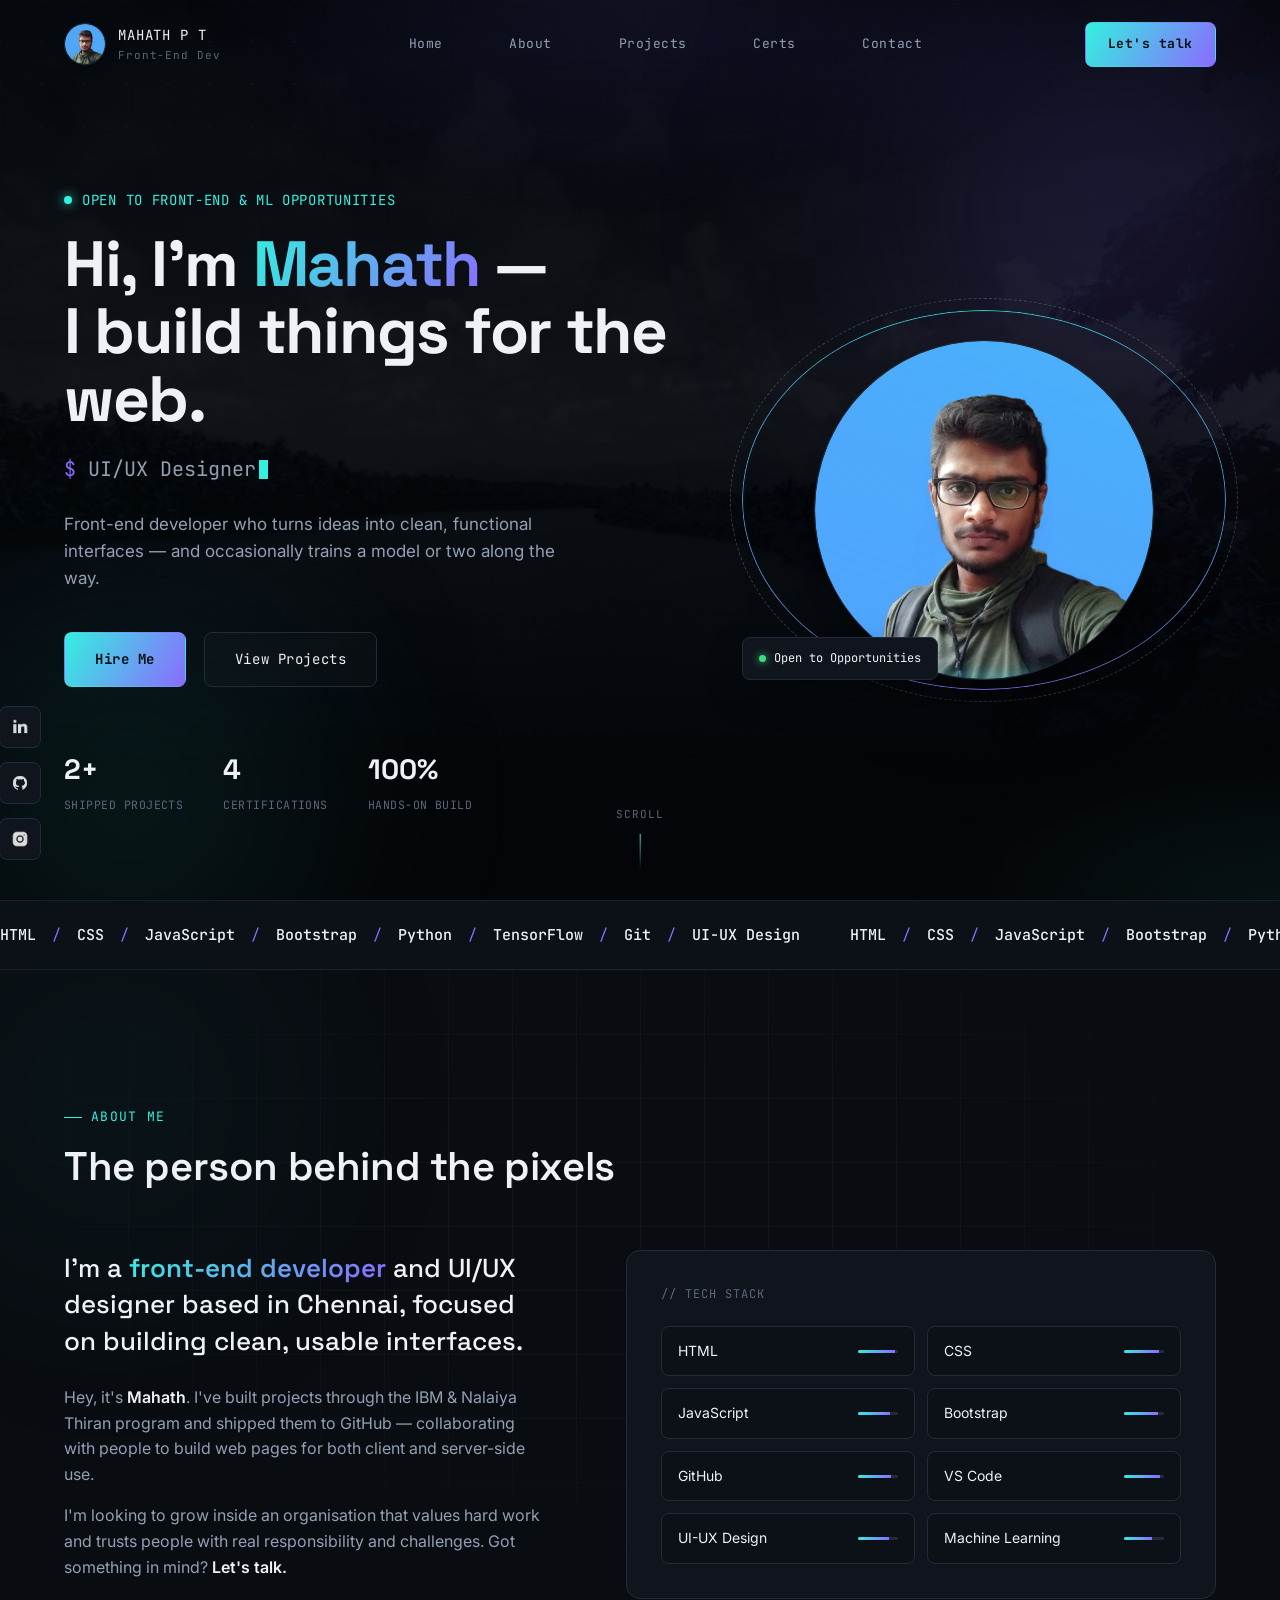
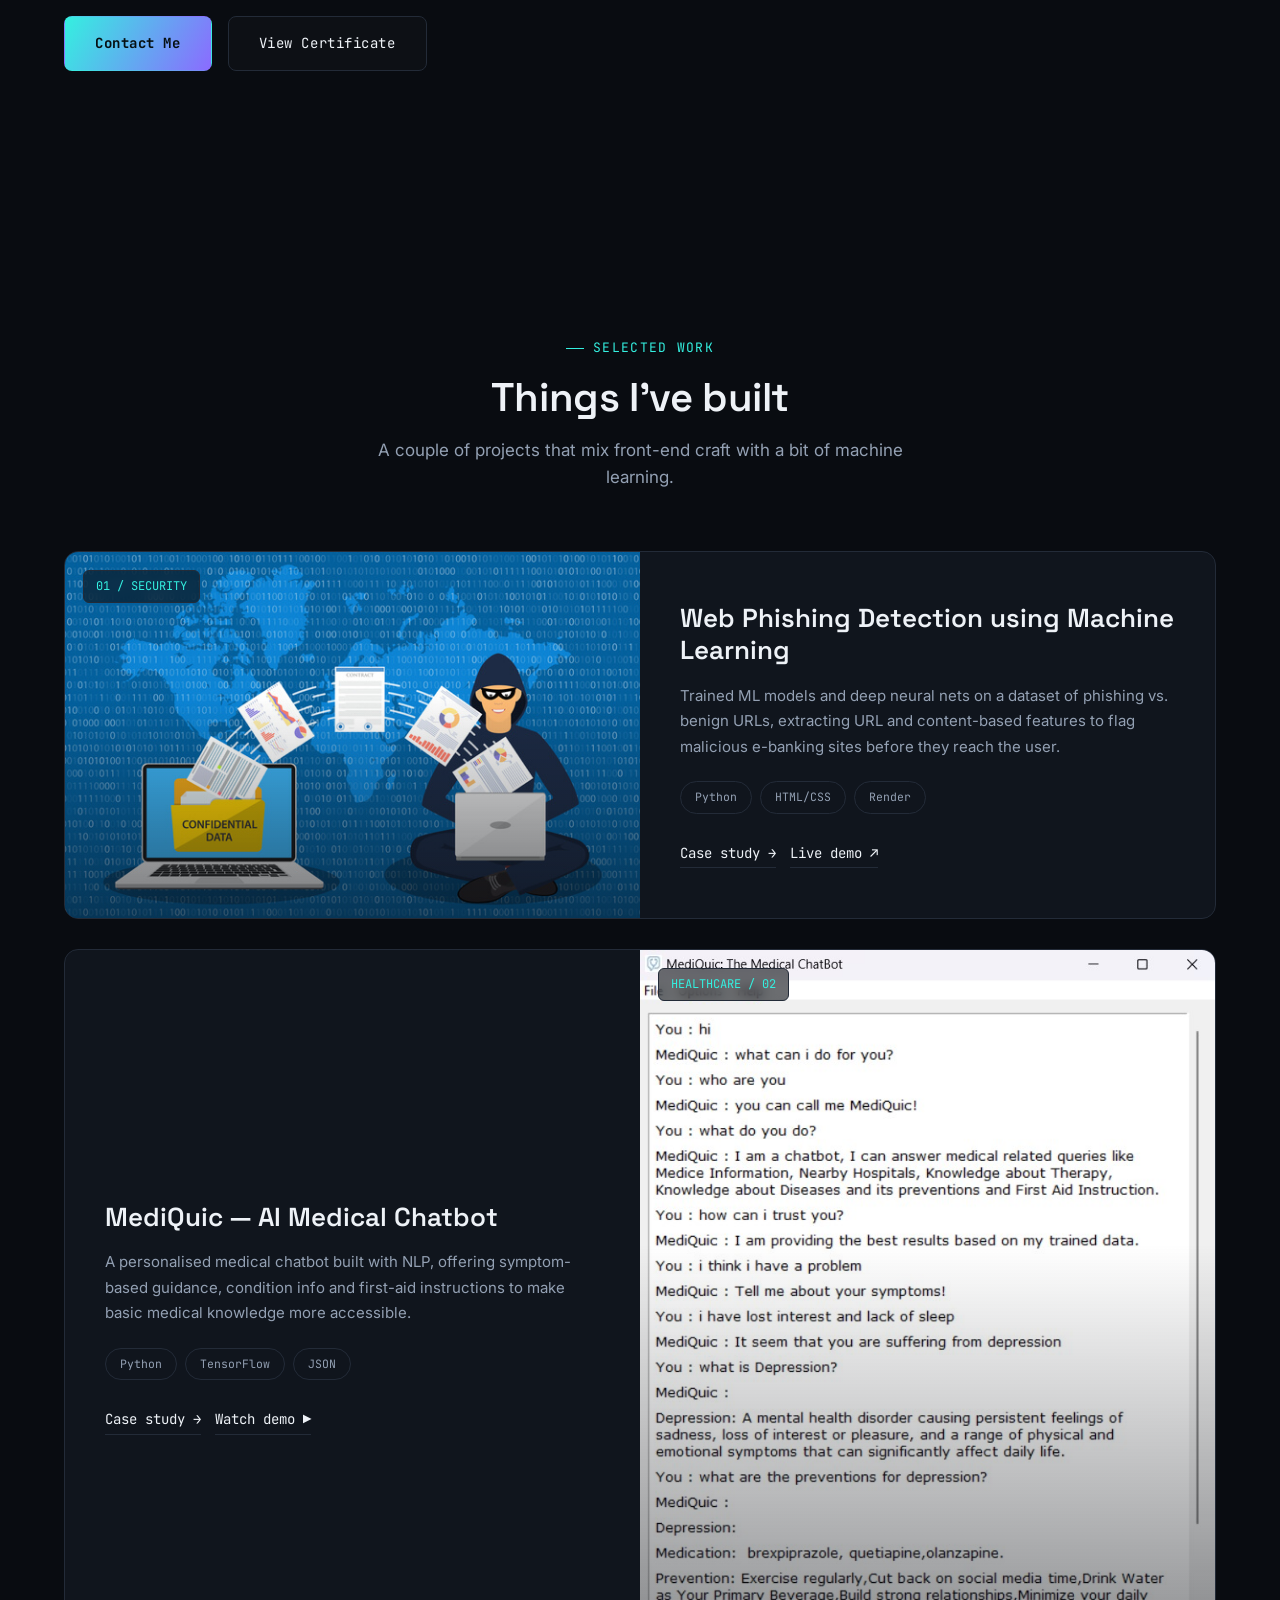
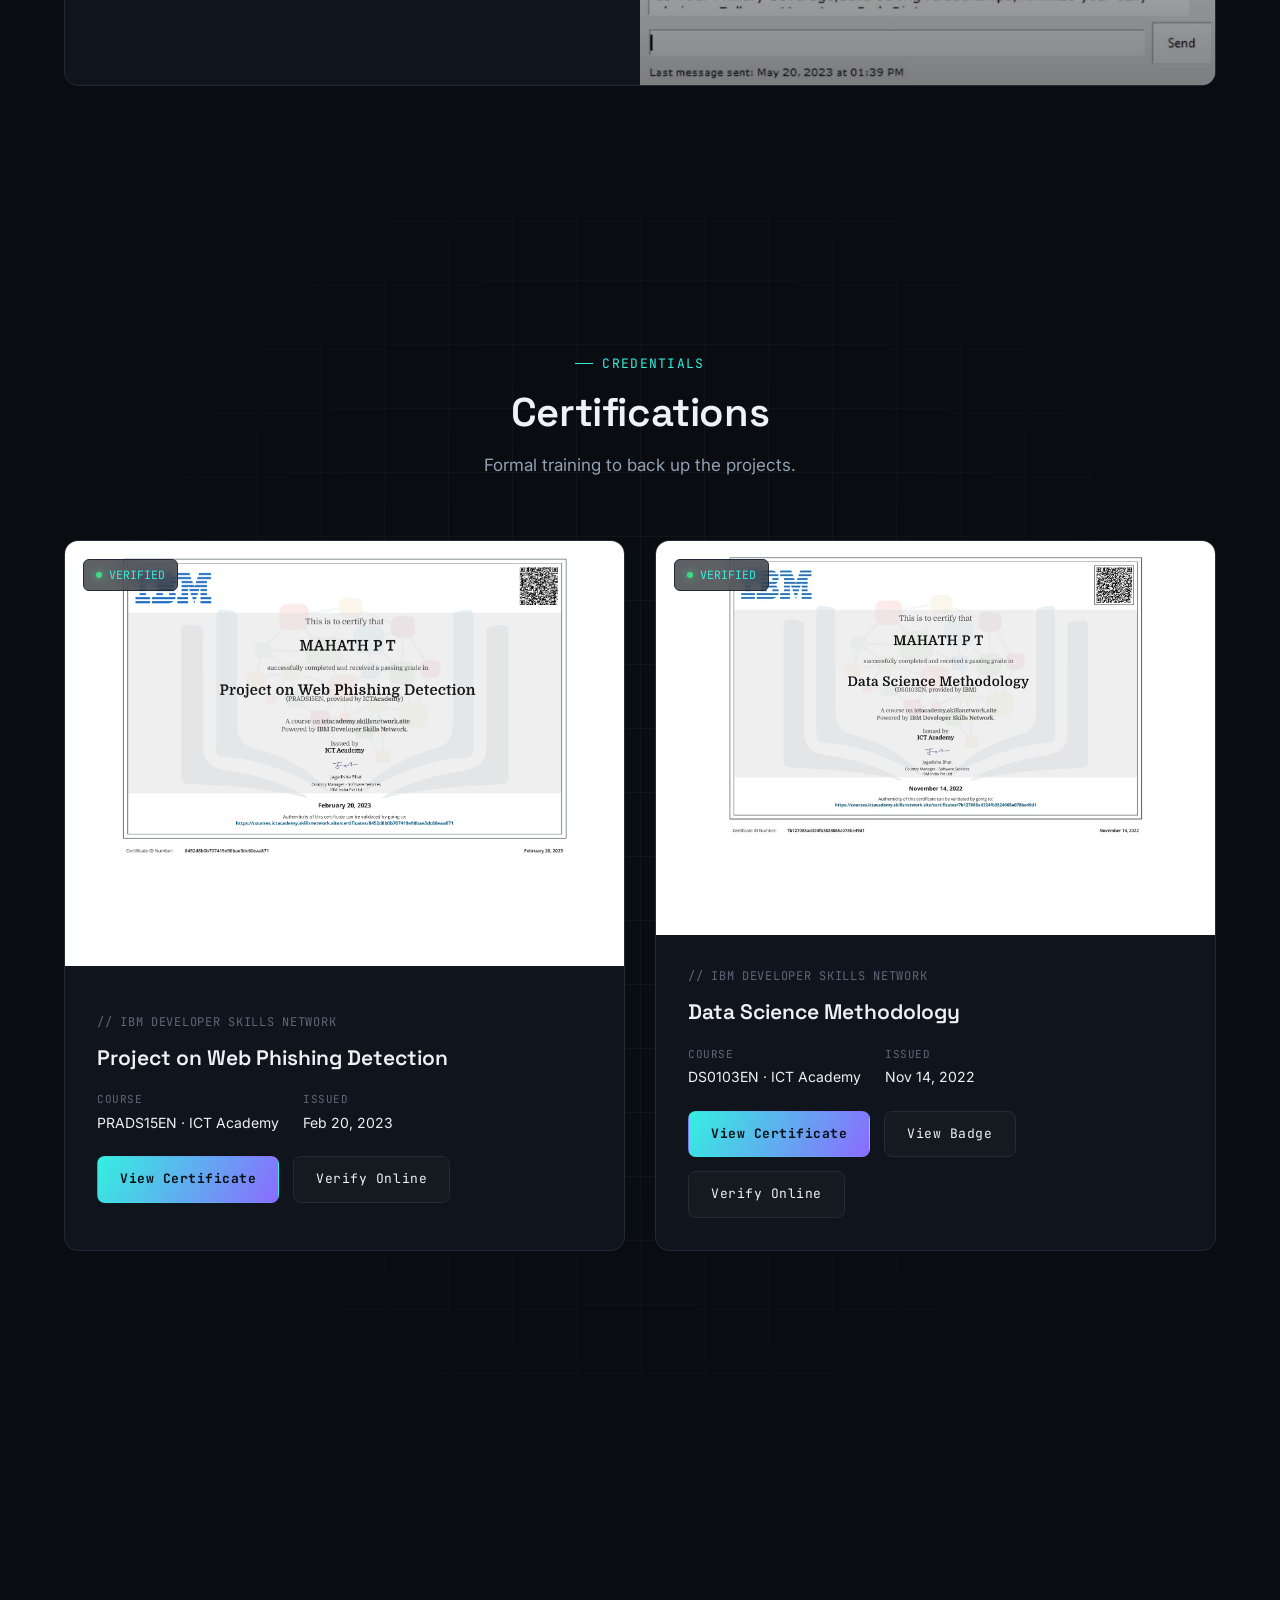
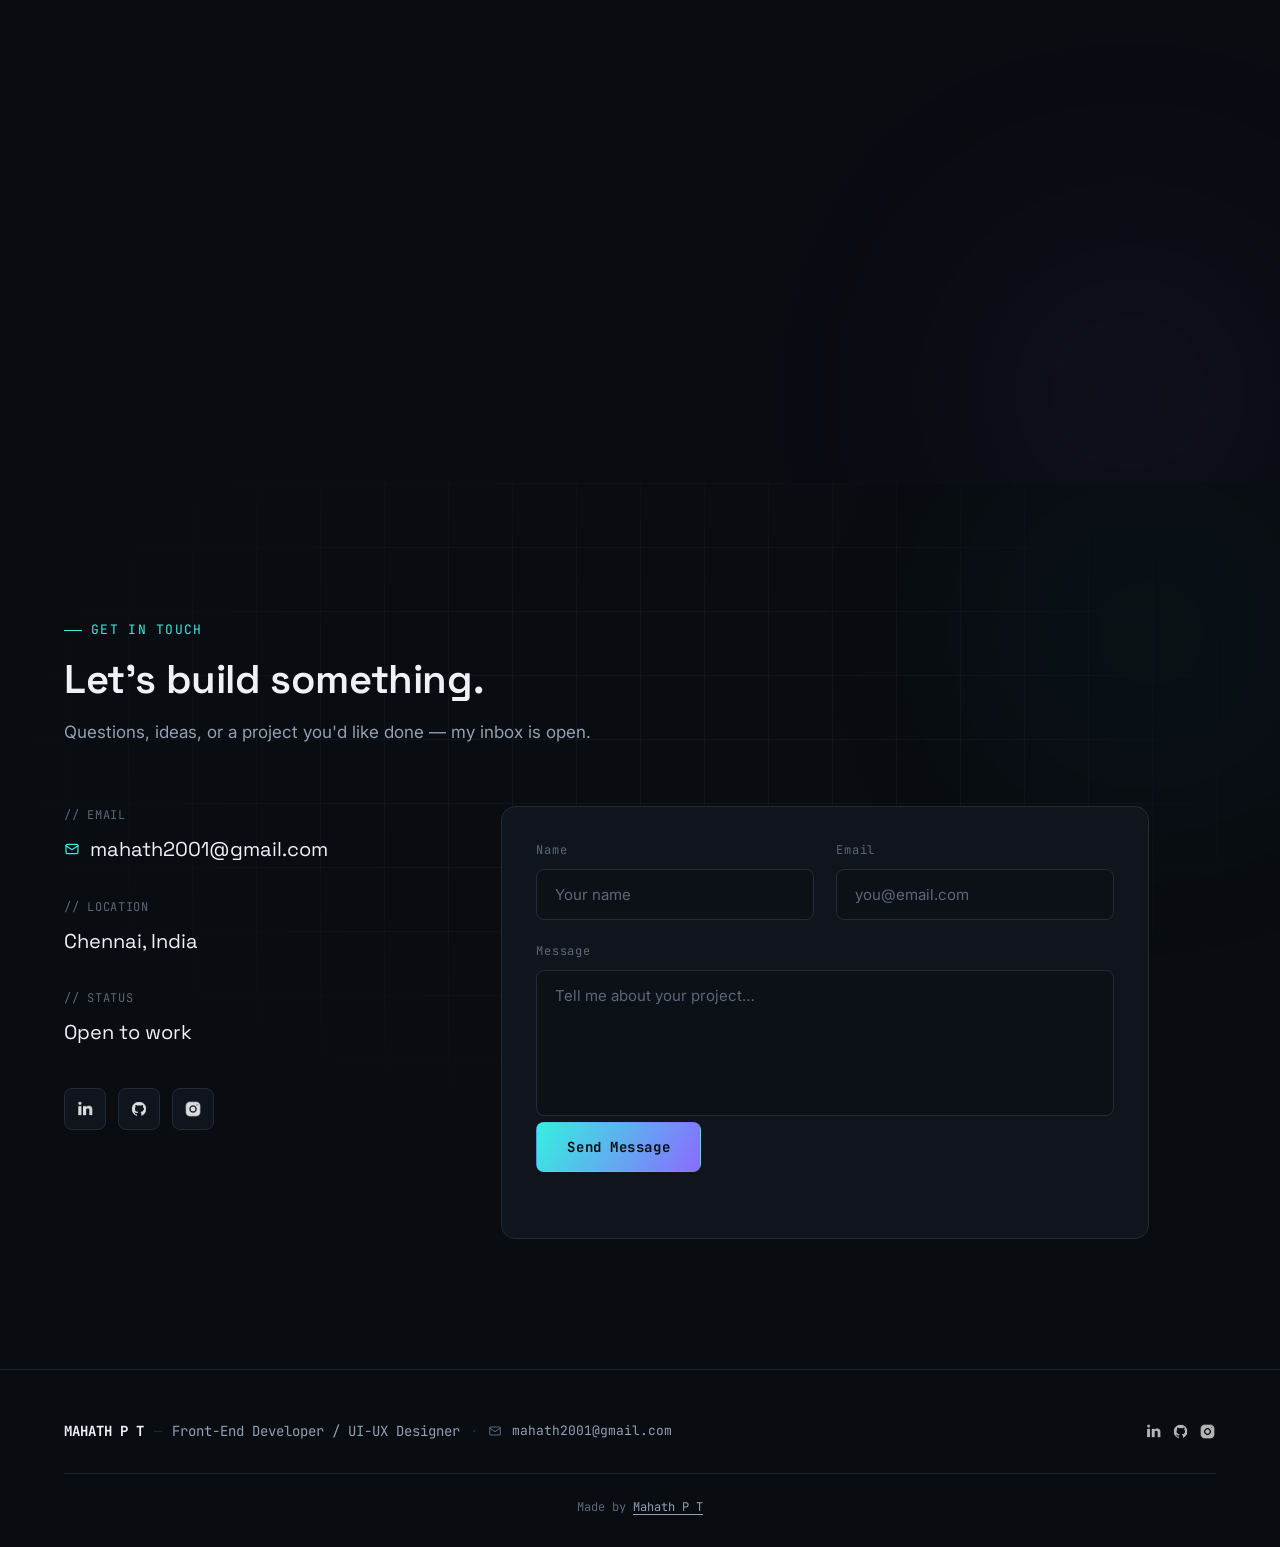
==== commit 184598dc: "Update index.html" ====
--- a/index.html
+++ b/index.html
@@ -72,7 +72,7 @@
           <div class="hero__role" data-typer='["Front-End Developer","UI/UX Designer","Web App Developer","ML Enthusiast"]'>
             <span class="prompt">$</span> <span class="typer-text"></span><span class="cursor"></span>
           </div>
-          <p class="hero__desc">Chennai-based front-end developer who turns ideas into clean, functional interfaces — and occasionally trains a model or two along the way.</p>
+          <p class="hero__desc">Front-end developer who turns ideas into clean, functional interfaces — and occasionally trains a model or two along the way.</p>
           <div class="hero__cta">
             <a href="#contact" class="btn btn--solid">Hire Me</a>
             <a href="#projects" class="btn btn--ghost">View Projects</a>
